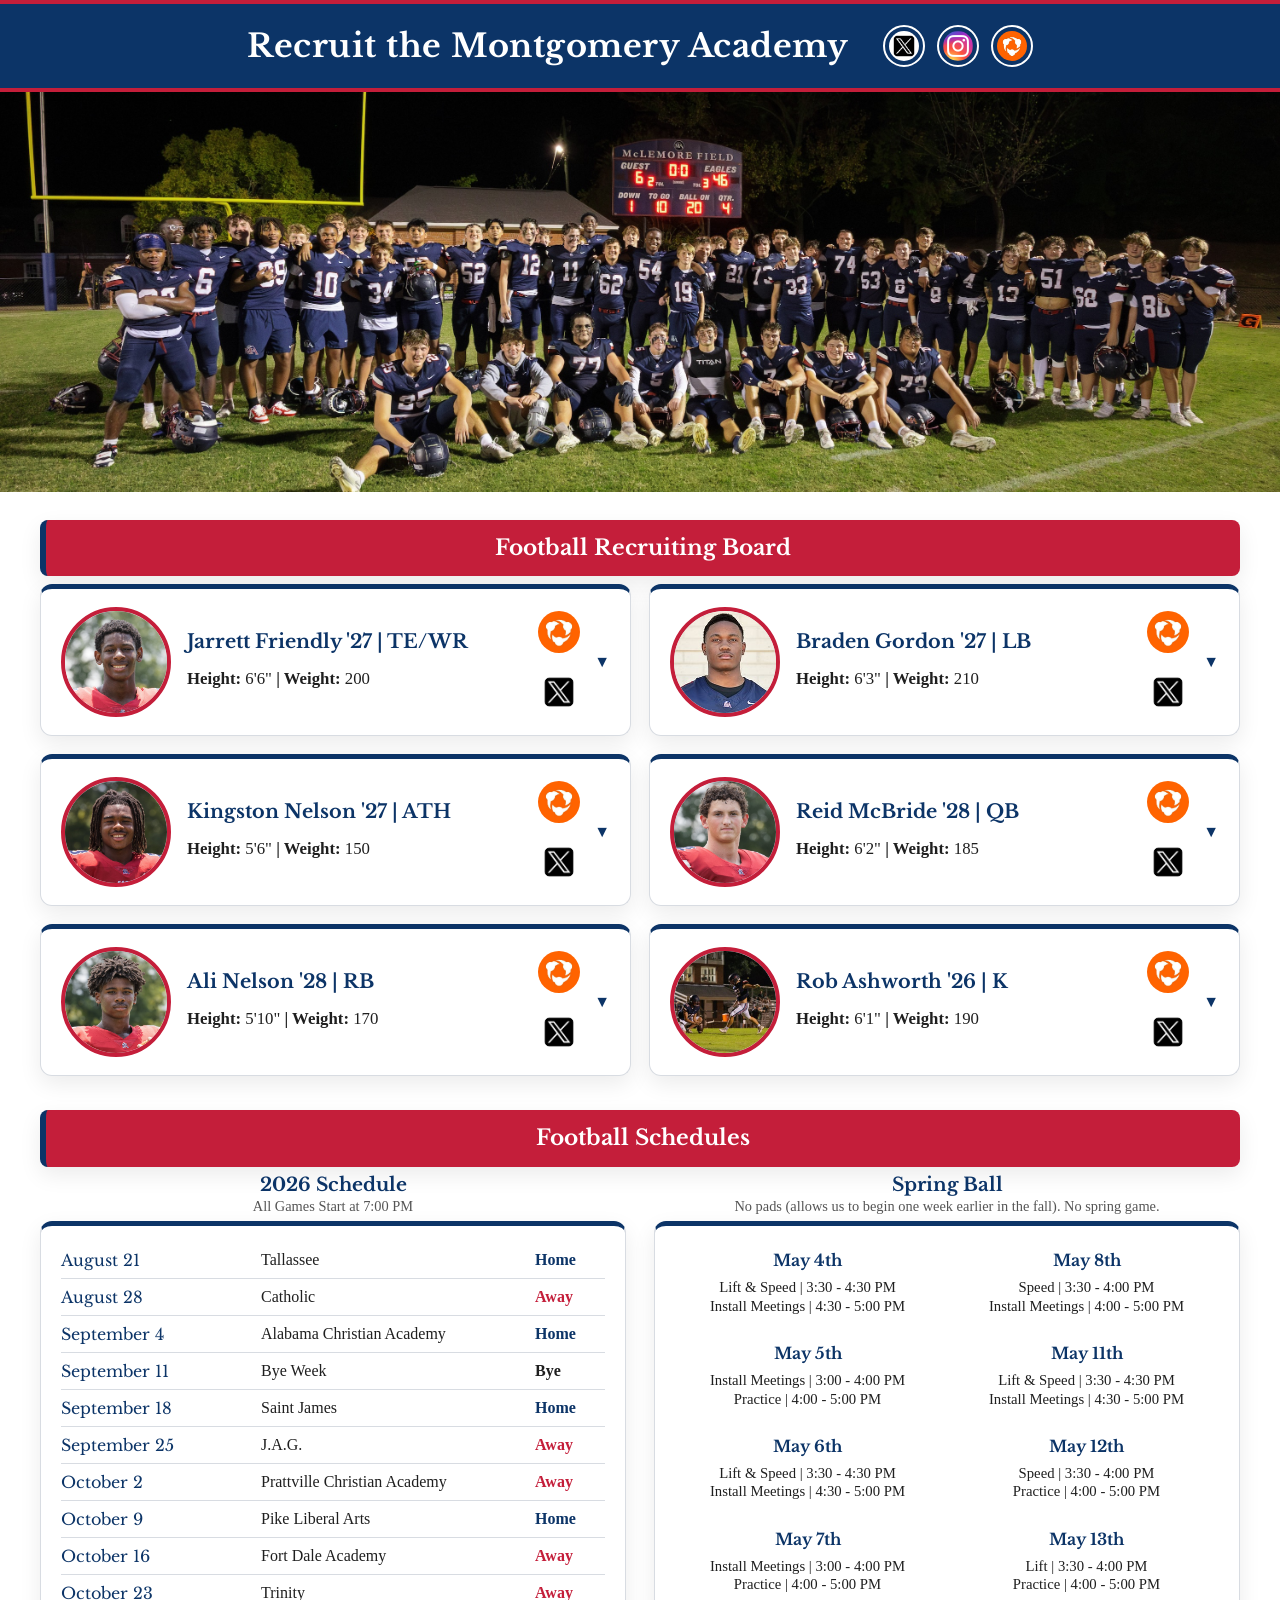
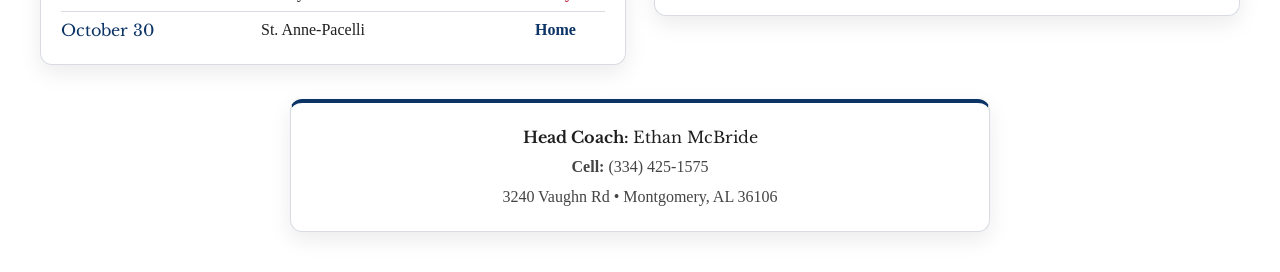
==== index.html @ 18d37a23 "Add files via upload" ====
<!DOCTYPE html>
<html lang="en">
<head>
  <meta charset="UTF-8" />
  <meta name="viewport" content="width=device-width, initial-scale=1.0" />
  <title>Recruit the Montgomery Academy</title>

  <link rel="preconnect" href="https://fonts.googleapis.com">
  <link rel="preconnect" href="https://fonts.gstatic.com" crossorigin>
  <link href="https://fonts.googleapis.com/css2?family=Libre+Baskerville:wght@400;700&display=swap" rel="stylesheet">

  <link rel="stylesheet" href="style.css" />
</head>
<body>

  <section class="title-bar">

  <div class="title-container">

    <h1>Recruit the Montgomery Academy</h1>

    <div class="title-social">

      <a href="https://x.com/ma_eagles_ath" target="_blank">
        <img src="images/x-logo.png" alt="X">
      </a>

      <a href="https://www.instagram.com/montgomeryacademy/" target="_blank">
        <img src="images/instagram.png" alt="Instagram">
      </a>
      
      <a href="https://fan.hudl.com/usa/al/montgomery/organization/13708/montgomery-academy/team/30314/boys-varsity-football" target="_blank">
        <img src="images/hudl.png" alt="Hudl">
      </a>
    </div>

  </div>

</section>

	<header class="site-header">
  <img src="images/header.jpg" alt="The Montgomery Academy Football Header">
</header>

  <main class="page-content">

</section>

    <section id="quick-board" class="content-section">
  <div class="section-header">
    <h2>Football Recruiting Board</h2>
  </div>

  <div class="quick-board">

<article class="quick-board-item">
  <details class="qb-dropdown">
    <summary class="qb-summary">
      <div class="qb-main">

        <div class="qb-photo-wrap">
          <img src="images/Jarrett.jpg" alt="Athlete Name" class="qb-photo photo-Jarrett">
        </div>

        <div class="qb-text">
          <h3> Jarrett Friendly<span class="qb-break"></span> '27 | TE/WR
</h3>
          <p><strong>Height:</strong> 6'6" <strong> | Weight:</strong> 200</p>
        </div>
	<div class="qb-right">
 	 <div class="qb-icons">
	    <a href="http://www.hudl.com/v/2TKFSH" target="_blank" rel="noopener noreferrer" aria-label="Hudl Highlights">
 	     <img src="images/hudl.png" alt="Hudl">
 	   </a>
 	   <a href="https://x.com/JarrettFriendl1?s=20" target="_blank" rel="noopener noreferrer" aria-label="X Profile">
 	     <img src="images/x-logo.png" alt="X">
 	   </a>
 	 </div>

  <div class="qb-arrow-wrap">
    <span class="qb-arrow">▼</span>
  </div>
</div>
        

      </div>
    </summary>

    <div class="qb-details">
      <p><strong>MPH:</strong> 20.5</p>
      <p><strong>Bench:</strong> 230</p>
      <p><strong>GPA:</strong> 3.1</p>
      <p><strong>Vert:</strong> 34</p>     
      <p><strong>Deadlift:</strong> 440</p>
      <p><strong>ACT:</strong> Not Taken</p>
    </div>
  </details>
</article>

 <article class="quick-board-item">
  <details class="qb-dropdown">
    <summary class="qb-summary">
      <div class="qb-main">

        <div class="qb-photo-wrap">
          <img src="images/Braden.jpg" alt="Athlete Name" class="qb-photo">
        </div>

        <div class="qb-text">
          <h3> Braden Gordon <span class="qb-break"></span> '27 | LB
</h3>
          <p><strong>Height:</strong> 6'3" <strong>| Weight:</strong> 210</p>
        </div>
	<div class="qb-right">
 	 <div class="qb-icons">
	    <a href="http://www.hudl.com/v/2TLb9z" target="_blank" rel="noopener noreferrer" aria-label="Hudl Highlights">
 	     <img src="images/hudl.png" alt="Hudl">
 	   </a>
 	   <a href="https://x.com/Braden_Gordon4?s=20" target="_blank" rel="noopener noreferrer" aria-label="X Profile">
 	     <img src="images/x-logo.png" alt="X">
 	   </a>
 	 </div>

  <div class="qb-arrow-wrap">
    <span class="qb-arrow">▼</span>
  </div>
</div>
        

      </div>
    </summary>

    <div class="qb-details">
      <p><strong>MPH:</strong> 21.5</p>
      <p><strong>Bench:</strong> 275</p>
      <p><strong>GPA:</strong> 3.4</p>
      <p><strong>Vert:</strong> 31.7</p>
      <p><strong>Deadlift:</strong> 450</p>
      <p><strong>ACT:</strong> Not Taken</p>
    </div>
  </details>
</article>

<article class="quick-board-item">
  <details class="qb-dropdown">
    <summary class="qb-summary">
      <div class="qb-main">

        <div class="qb-photo-wrap">
          <img src="images/Kingston.jpg" alt="Athlete Name" class="qb-photo photo-King">
        </div>

        <div class="qb-text">
          <h3> Kingston Nelson <span class="qb-break"></span> '27 | ATH</h3>
          <p><strong>Height:</strong> 5'6" <strong>| Weight:</strong> 150</p>
        </div>
	<div class="qb-right">
 	 <div class="qb-icons">
	    <a href="https://www.hudl.com/video/3/20176401/68ec52b67251f64946d01c2f" target="_blank" rel="noopener noreferrer" aria-label="Hudl Highlights">
 	     <img src="images/hudl.png" alt="Hudl">
 	   </a>
 	   <a href="https://x.com/KingstonNe69373?s=20" target="_blank" rel="noopener noreferrer" aria-label="X Profile">
 	     <img src="images/x-logo.png" alt="X">
 	   </a>
 	 </div>

  <div class="qb-arrow-wrap">
    <span class="qb-arrow">▼</span>
  </div>
</div>
        

      </div>
    </summary>

    <div class="qb-details">
      <p><strong>MPH:</strong> 21.3</p>
      <p><strong>Bench:</strong> 250</p>
      <p><strong>GPA:</strong> 3.8</p>
      <p><strong>Vert:</strong> 33.8</p>
      <p><strong>Deadlift:</strong> 440</p>
      <p><strong>ACT:</strong> Not Taken</p>
    </div>
  </details>
</article>

<article class="quick-board-item">
  <details class="qb-dropdown">
    <summary class="qb-summary">
      <div class="qb-main">

        <div class="qb-photo-wrap">
          <img src="images/Reid.jpg" alt="Athlete Name" class="qb-photo photo-Reid">
        </div>

        <div class="qb-text">
          <h3> Reid McBride <span class="qb-break"></span> '28 | QB</h3>
          <p><strong>Height:</strong> 6'2" <strong>| Weight:</strong> 185</p>
        </div>
	<div class="qb-right">
 	 <div class="qb-icons">
	    <a href="http://www.hudl.com/v/2TGMtv" target="_blank" rel="noopener noreferrer" aria-label="Hudl Highlights">
 	     <img src="images/hudl.png" alt="Hudl">
 	   </a>
 	   <a href="https://x.com/reidmcbride12?s=20" target="_blank" rel="noopener noreferrer" aria-label="X Profile">
 	     <img src="images/x-logo.png" alt="X">
 	   </a>
 	 </div>

  <div class="qb-arrow-wrap">
    <span class="qb-arrow">▼</span>
  </div>
</div>
        

      </div>
    </summary>

    <div class="qb-details">
      <p><strong>MPH:</strong> 21.3</p>
      <p><strong>Bench:</strong> 255</p>
      <p><strong>GPA:</strong> 4.7</p>
      <p><strong>Vert:</strong> 34.4</p>
      <p><strong>Deadlift:</strong> 405</p>
      <p><strong>ACT:</strong> Not Taken</p>
    </div>
  </details>
</article>

<article class="quick-board-item">
  <details class="qb-dropdown">
    <summary class="qb-summary">
      <div class="qb-main">

        <div class="qb-photo-wrap">
          <img src="images/Ali.jpg" alt="Athlete Name" class="qb-photo photo-Ali">
        </div>

        <div class="qb-text">
          <h3> Ali Nelson <span class="qb-break"></span> '28 | RB</h3>
          <p><strong>Height:</strong> 5'10" <strong>| Weight:</strong> 170</p>
        </div>
	<div class="qb-right">
 	 <div class="qb-icons">
	    <a href="http://www.hudl.com/v/2TFstE" target="_blank" rel="noopener noreferrer" aria-label="Hudl Highlights">
 	     <img src="images/hudl.png" alt="Hudl">
 	   </a>
 	   <a href="https://x.com/AliNelson2028?s=20" target="_blank" rel="noopener noreferrer" aria-label="X Profile">
 	     <img src="images/x-logo.png" alt="X">
 	   </a>
 	 </div>

  <div class="qb-arrow-wrap">
    <span class="qb-arrow">▼</span>
  </div>
</div>
        

      </div>
    </summary>

    <div class="qb-details">
      <p><strong>MPH:</strong> 20.1</p>
      <p><strong>Bench:</strong> 240</p>
      <p><strong>GPA:</strong> 3.0</p>
      <p><strong>Vert:</strong> 32.8</p>
      <p><strong>Deadlift:</strong> 435</p>
      <p><strong>ACT:</strong> Not Taken</p>
    </div>
  </details>
</article>

<article class="quick-board-item">
  <details class="qb-dropdown">
    <summary class="qb-summary">
      <div class="qb-main">

        <div class="qb-photo-wrap">
          <img src="images/player6.jpg" alt="Athlete Name" class="qb-photo photo-zoom-up">
        </div>

        <div class="qb-text">
          <h3> Rob Ashworth <span class="qb-break"></span> '26 | K</h3>
          <p><strong>Height:</strong> 6'1" <strong>| Weight:</strong> 190</p>
        </div>
	<div class="qb-right">
 	 <div class="qb-icons">
	    <a href="http://www.hudl.com/v/2TQtdD" target="_blank" rel="noopener noreferrer" aria-label="Hudl Highlights">
 	     <img src="images/hudl.png" alt="Hudl">
 	   </a>
 	   <a href="https://x.com/rjashworth1?s=20" target="_blank" rel="noopener noreferrer" aria-label="X Profile">
 	     <img src="images/x-logo.png" alt="X">
 	   </a>
 	 </div>

  <div class="qb-arrow-wrap">
    <span class="qb-arrow">▼</span>
  </div>
</div>
        

      </div>
    </summary>

    <div class="qb-details">
      <p><strong>MPH:</strong> 19.1</p>
      <p><strong>Bench:</strong> 250</p> 
      <p><strong>GPA:</strong> 4.7</p>
      <p><strong>Vert:</strong> 30.6</p>
      <p><strong>Deadlift:</strong> 445</p>
      <p><strong>ACT:</strong> 35</p>
    </div>
  </details>
</article>

    
  </div>
</section>

<section class="content-section">

  <div class="section-header">
    <h2>Football Schedules</h2>
  </div>

  <div class="schedule-grid">

    <div class="schedule-item">
      <h3>2026 Schedule</h3>
      <p class="schedule-note">
        All Games Start at 7:00 PM
      </p>

      <div class="schedule-card">
        <div class="schedule-row">
          <span class="sched-date">August 21</span>
          <span class="sched-team">Tallassee</span>
          <span class="sched-loc-home">Home</span>
        </div>

        <div class="schedule-row">
          <span class="sched-date">August 28</span>
          <span class="sched-team">Catholic</span>
          <span class="sched-loc-away">Away</span>
        </div>

        <div class="schedule-row">
          <span class="sched-date">September 4</span>
          <span class="sched-team">Alabama Christian Academy</span>
          <span class="sched-loc-home">Home</span>
        </div>

        <div class="schedule-row">
          <span class="sched-date">September 11</span>
          <span class="sched-team">Bye Week</span>
          <span class="sched-loc">Bye</span>
        </div>

        <div class="schedule-row">
          <span class="sched-date">September 18</span>
          <span class="sched-team">Saint James</span>
          <span class="sched-loc-home">Home</span>
        </div>

        <div class="schedule-row">
          <span class="sched-date">September 25</span>
          <span class="sched-team">J.A.G.</span>
          <span class="sched-loc-away">Away</span>
        </div>

        <div class="schedule-row">
          <span class="sched-date">October 2</span>
          <span class="sched-team">Prattville Christian Academy</span>
          <span class="sched-loc-away">Away</span>
        </div>

        <div class="schedule-row">
          <span class="sched-date">October 9</span>
          <span class="sched-team">Pike Liberal Arts</span>
          <span class="sched-loc-home">Home</span>
        </div>

        <div class="schedule-row">
          <span class="sched-date">October 16</span>
          <span class="sched-team">Fort Dale Academy</span>
          <span class="sched-loc-away">Away</span>
        </div>

        <div class="schedule-row">
          <span class="sched-date">October 23</span>
          <span class="sched-team">Trinity</span>
          <span class="sched-loc-away">Away</span>
        </div>

        <div class="schedule-row">
          <span class="sched-date">October 30</span>
          <span class="sched-team">St. Anne-Pacelli</span>
          <span class="sched-loc-home">Home</span>
        </div>
      </div>
    </div>

    <div class="schedule-item">
      <h3>Spring Ball</h3>
      <p class="spring-note">
        No pads (allows us to begin one week earlier in the fall). No spring game.
      </p>

      <div class="spring-card">
        <div class="spring-item">
          <strong>May 4th</strong>
          <span>Lift &amp; Speed | 3:30 - 4:30 PM</span>
          <span>Install Meetings | 4:30 - 5:00 PM</span>
        </div>

        <div class="spring-item">
          <strong>May 5th</strong>
          <span>Install Meetings | 3:00 - 4:00 PM</span>
          <span>Practice | 4:00 - 5:00 PM</span>
        </div>

        <div class="spring-item">
          <strong>May 6th</strong>
          <span>Lift &amp; Speed | 3:30 - 4:30 PM</span>
          <span>Install Meetings | 4:30 - 5:00 PM</span>
        </div>

        <div class="spring-item">
          <strong>May 7th</strong>
          <span>Install Meetings | 3:00 - 4:00 PM</span>
          <span>Practice | 4:00 - 5:00 PM</span>
        </div>

        <div class="spring-item">
          <strong>May 8th</strong>
          <span>Speed | 3:30 - 4:00 PM</span>
          <span>Install Meetings | 4:00 - 5:00 PM</span>
        </div>

        <div class="spring-item">
          <strong>May 11th</strong>
          <span>Lift &amp; Speed | 3:30 - 4:30 PM</span>
          <span>Install Meetings | 4:30 - 5:00 PM</span>
        </div>

        <div class="spring-item">
          <strong>May 12th</strong>
          <span>Speed | 3:30 - 4:00 PM</span>
          <span>Practice | 4:00 - 5:00 PM</span>
        </div>

        <div class="spring-item">
          <strong>May 13th</strong>
          <span>Lift | 3:30 - 4:00 PM</span>
          <span>Practice | 4:00 - 5:00 PM</span>
        </div>
      </div>
    </div>

  </div>

</section>

<section class="contact-card">

  <p class="contact-coach">
   <strong> Head Coach: </strong>Ethan McBride
  </p>
  
  <p class="contact-phone">
   <strong> Cell: </strong> (334) 425-1575
  </p>
  
  <p class="contact-address">
    3240 Vaughn Rd • Montgomery, AL 36106
  </p>

  </main>

</body>
</html>
---- style.css ----
:root {
  --navy: #0c3467;
  --cardinal: #c41e3a;
  --light: #f5f6f8;
  --white: #ffffff;
  --text: #1f1f1f;
  --border: #d8dce2;
  --shadow: 0 8px 22px rgba(0, 0, 0, 0.08);
}

* {
  box-sizing: border-box;
}

html {
  scroll-behavior: smooth;
}

body {
  margin: 0;
  font-family: Georgia, serif;
  background: var(--white);
  color: var(--text);
  line-height: 1.5;
}

/* TITLE BAR */

.title-bar {
  background: var(--navy);
  color: var(--white);
  border-top: 4px solid var(--cardinal);
  border-bottom: 4px solid var(--cardinal);
  padding: 18px 20px;
  text-align: center;
}

.title-container {
  display: flex;
  align-items: center;
  justify-content: center;
  gap: 35px;
}

.title-bar h1 {
  margin: 0;
  font-family: 'Libre Baskerville', serif;
  font-size: 2rem;
  font-weight: 700;
  letter-spacing: 0.5px;
}

.title-social {
  display: flex;
  gap: 12px;
}

.title-social a {
  width: 42px;
  height: 42px;
  display: flex;
  align-items: center;
  justify-content: center;
  text-decoration: none;
}

.title-social img {
  width: 100%;
  height: 100%;
  object-fit: contain;
  border-radius: 50%;
  border: 2px solid white;
  padding: 4px;
  display: block;
}
/* HEADER */

.site-header {
  width: 100vw;
  margin: 0;
  padding: 0;
}

.site-header img {
  width: 100vw;
  height: 400px;
  object-fit: cover;
  object-position: center 55%;
  display: block;
}



/* CONTACT ROW */

.contact-row {
  display: flex;
  justify-content: space-between;
  align-items: center;
  gap: 20px;
  padding: 18px 28px;
  background: var(--white);
  border-bottom: 1px solid var(--border);
}

.contact-item {
  flex: 1;
  font-size: 1.1rem;
}

.contact-left {
  text-align: left;
}

.contact-center {
  text-align: center;
}

.contact-right {
  text-align: right;
}

.contact-card {
  width: min(700px, 94%);
  margin: 24px auto 28px auto;
  padding: 16px 24px;

  background: var(--white);
  border: 1px solid var(--border);
  border-top: 4px solid var(--navy);

  border-radius: 12px;
  box-shadow: var(--shadow);

  text-align: center;
}

.contact-card p {
  margin: 6px 0;
  font-size: 1rem;
}

.contact-coach {
  font-family: 'Libre Baskerville', serif;
  font-size: 1.1rem;
}

.contact-address {
  color: #444;
}

.contact-phone {
  color: #444;
}
/* PAGE LAYOUT */

.page-content {
  width: min(1200px, 94%);
  margin: 28px auto 40px;
}

.content-section {
  margin-bottom: 34px;
}

.section-header {
  background: var(--cardinal);
  color: var(--white);
  border-left: 6px solid var(--navy);
  padding: 12px 16px;
  margin-bottom: 8px;
  border-radius: 8px;
  box-shadow: var(--shadow);
  text-align: center;
}

.section-header h2 {
  margin: 0;
  font-family: 'Libre Baskerville', serif;
  font-size: 1.35rem;
}

/* QUICK BOARD */

.quick-board {
  display: grid;
  grid-template-columns: repeat(2, minmax(0, 1fr));
  gap: 18px;
}

.quick-board-item {
  background: var(--white);
  border: 1px solid var(--border);
  border-top: 5px solid var(--navy);
  border-radius: 12px;
  padding: 18px 20px;
  box-shadow: var(--shadow);
  min-height: 120px;
}

/* EXPANDABLE CARD */

.qb-dropdown {
  width: 100%;
}

.qb-summary {
  list-style: none;
  cursor: pointer;
}

.qb-summary::-webkit-details-marker {
  display: none;
}

.qb-main {
  display: flex;
  align-items: center;
  justify-content: space-between;
  gap: 16px;
  width: 100%;
}

/* PLAYER IMAGE IN QUICK BOARD */

.qb-photo-wrap {
  width: 110px;
  height: 110px;
  flex: 0 0 110px;
  border-radius: 50%;
  overflow: hidden;
  border: 4px solid var(--cardinal);
  background: #eceff3;
}

.qb-photo {
  width: 100%;
  height: 100%;
  object-fit: cover;
  object-position: center top;
  display: block;
}

.photo-Jarrett {
  transform: scale(2.4) translateX(-1.5%);
  transform-origin: center 19%;
}

.photo-King {
  transform: scale(2.5) translateX(1%);
  transform-origin: center 21%;
}

.photo-Reid {
  transform: scale(2.4) translateX(1%);
  transform-origin: center 13%;
}

.photo-Ali {
  transform: scale(2.5) translateX(1%);
  transform-origin: center 27%;
}

.photo-up-more {
  object-position: center 10%;
}

.photo-down {
  object-position: center 40%;
}

.photo-left {
  object-position: 35% top;
}

.photo-right {
  object-position: 70% top;
}

/* QUICK BOARD TEXT */

.qb-text {
  flex: 1;
}

.qb-text h3 {
  margin: 0 0 10px 0;
  font-family: 'Libre Baskerville', serif;
  font-size: 1.2rem;
  color: var(--navy);
}

.qb-text p {
  margin: 6px 0;
  font-size: 1.05rem;
}

/* QUICK BOARD RIGHT SIDE */

.qb-right {
  display: flex;
  align-items: center;
  justify-content: center;
  gap: 10px;
}

.qb-icons {
  display: flex;
  flex-direction: column;
  gap: 10px;
  align-items: center;
}

.qb-icons a {
  display: flex;
  align-items: center;
  justify-content: center;
  width: 50px;
  height: 50px;
  min-width: 50px;
  min-height: 50px;
  border-radius: 50%;
  overflow: hidden;
  background: transparent;
  border: none;
  text-decoration: none;
  padding: 0;
}

.qb-icons img {
  width: 100%;
  height: 100%;
  display: block;
  object-fit: contain;
  padding: 4px;
  border-radius: 50%;
}

.qb-arrow-wrap {
  display: flex;
  align-items: center;
  justify-content: center;
}

.qb-arrow {
  font-size: 1rem;
  color: var(--navy);
  line-height: 1;
  transition: transform 0.25s ease;
}

.qb-break {
  display: none;
}

.qb-details {
  margin-top: 6px;
  padding-top: 6px;
  border-top: 1px solid var(--border);

  display: grid;
  grid-template-columns: repeat(3, 1fr);

  column-gap: 18px;
  row-gap: 1px;

  text-align: center;
}

.qb-details p {
  margin: 1;
  padding: 0;
  line-height: 1.2;
  font-size: 1rem;
}

.qb-dropdown[open] .qb-details {
  opacity: 1;
  transform: translateY(0);
}

.qb-dropdown[open] .qb-arrow {
  transform: rotate(180deg);
}

/* SCHEDULE GRAPHICS */
.schedule-grid {
  display: grid;
  grid-template-columns: 1fr 1fr;
  gap: 28px;
  margin-top: 6px;
  align-items: start;
}

.schedule-item {
  text-align: center;
  align-self: start;
}

.schedule-item h3 {
  font-family: 'Libre Baskerville', serif;
  margin-top: 0;
  margin-bottom: 2px;
  color: var(--navy);
  line-height: 1.1;
}

.spring-note,
.schedule-note {
  margin: 2px 0 6px 0;
  font-size: 0.9rem;
  text-align: center;
  color: #555;
  line-height: 1.25;
}

.schedule-item img {
  width: 100%;
  border-radius: 10px;
  box-shadow: var(--shadow);
  display: block;
}

.schedule-card,
.spring-card {
  background: var(--white);
  border: 1px solid var(--border);
  border-top: 5px solid var(--navy);
  border-radius: 12px;
  box-shadow: var(--shadow);
  padding: 16px 20px;
}

.schedule-card {
  align-content: start;
}

.schedule-row {
  display: grid;
  grid-template-columns: 200px 1fr 70px;
  align-items: center;
  justify-items: start;
  padding: 6px 0;
  border-bottom: 1px solid var(--border);
}

.schedule-row:last-child {
  border-bottom: none;
}

.sched-date {
  font-family: 'Libre Baskerville', serif;
  text-align: left;
  justify-self: start;
  color: var(--navy);
}

.sched-team {
  text-align: left;
  justify-self: start;
}

.sched-loc {
  text-align: left;
  justify-self: start;
  font-weight: 700;
}

.sched-loc-home {
  text-align: left;
  justify-self: start;
  color: var(--navy);
  font-weight: 700;
}

.sched-loc-away {
  text-align: left;
  justify-self: start;
  color: var(--cardinal);
  font-weight: 700;
}

.spring-card {
  display: grid;
  grid-template-columns: repeat(2, 1fr);
  grid-template-rows: repeat(4, auto);
  grid-auto-flow: column;
  align-content: center;
  gap: 14px;
  background: var(--white);
  border: 1px solid var(--border);
  border-top: 5px solid var(--navy);
  border-radius: 12px;
  box-shadow: var(--shadow);
  padding: 16px 20px;
}

.spring-item {
  text-align: center;
  padding: 6px 0;
}

.spring-item strong {
  display: block;
  font-family: 'Libre Baskerville', serif;
  color: var(--navy);
  margin-bottom: 6px;
}

.spring-item span {
  display: block;
  font-size: 0.92rem;
  line-height: 1.25;
}

/* RESPONSIVE */

@media (max-width: 980px) {
  .quick-board {
    grid-template-columns: 1fr;
  }

  .contact-row {
    flex-direction: column;
    text-align: center;
  }

  .contact-left,
  .contact-center,
  .contact-right {
    text-align: center;
  }
}

@media (max-width: 640px) {
  .title-container {
    flex-direction: column;
    gap: 14px;
  }

  .title-bar h1 {
    font-size: 1.4rem;
    text-align: center;
  }

  .site-header img {
    height: 180px;
  }

  .schedule-grid {
    grid-template-columns: 1fr;
    gap: 16px;
  }

  .schedule-card,
  .spring-card {
    padding: 14px 16px;
  }

  .schedule-row {
    grid-template-columns: 110px 1fr 55px;
    column-gap: 8px;
    padding: 6px 0;
  }

  .sched-date,
  .sched-team,
  .sched-loc,
  .sched-loc-home,
  .sched-loc-away {
    font-size: 0.85rem;
  }
  
  .spring-card {
    grid-template-columns: 1fr;
    grid-template-rows: none;
    grid-auto-flow: row;
    gap: 10px;
  }

  .qb-main {
    gap: 12px;
  }

  .qb-break {
    display: block;
    height: 3px;
  }

  .qb-arrow-wrap {
    display: none;
  }

  .qb-photo-wrap {
    width: 80px;
    height: 80px;
    flex: 0 0 80px;
  }

  .qb-icons a {
    width: 30px;
    height: 30px;
  }

  .qb-icons {
    gap: 6px;
  }

  .qb-text h3 {
    font-size: 0.95rem;
  }

  .qb-text p {
    font-size: 0.82rem;
  }

  .qb-details p {
    font-size: 0.8rem;
  }
}
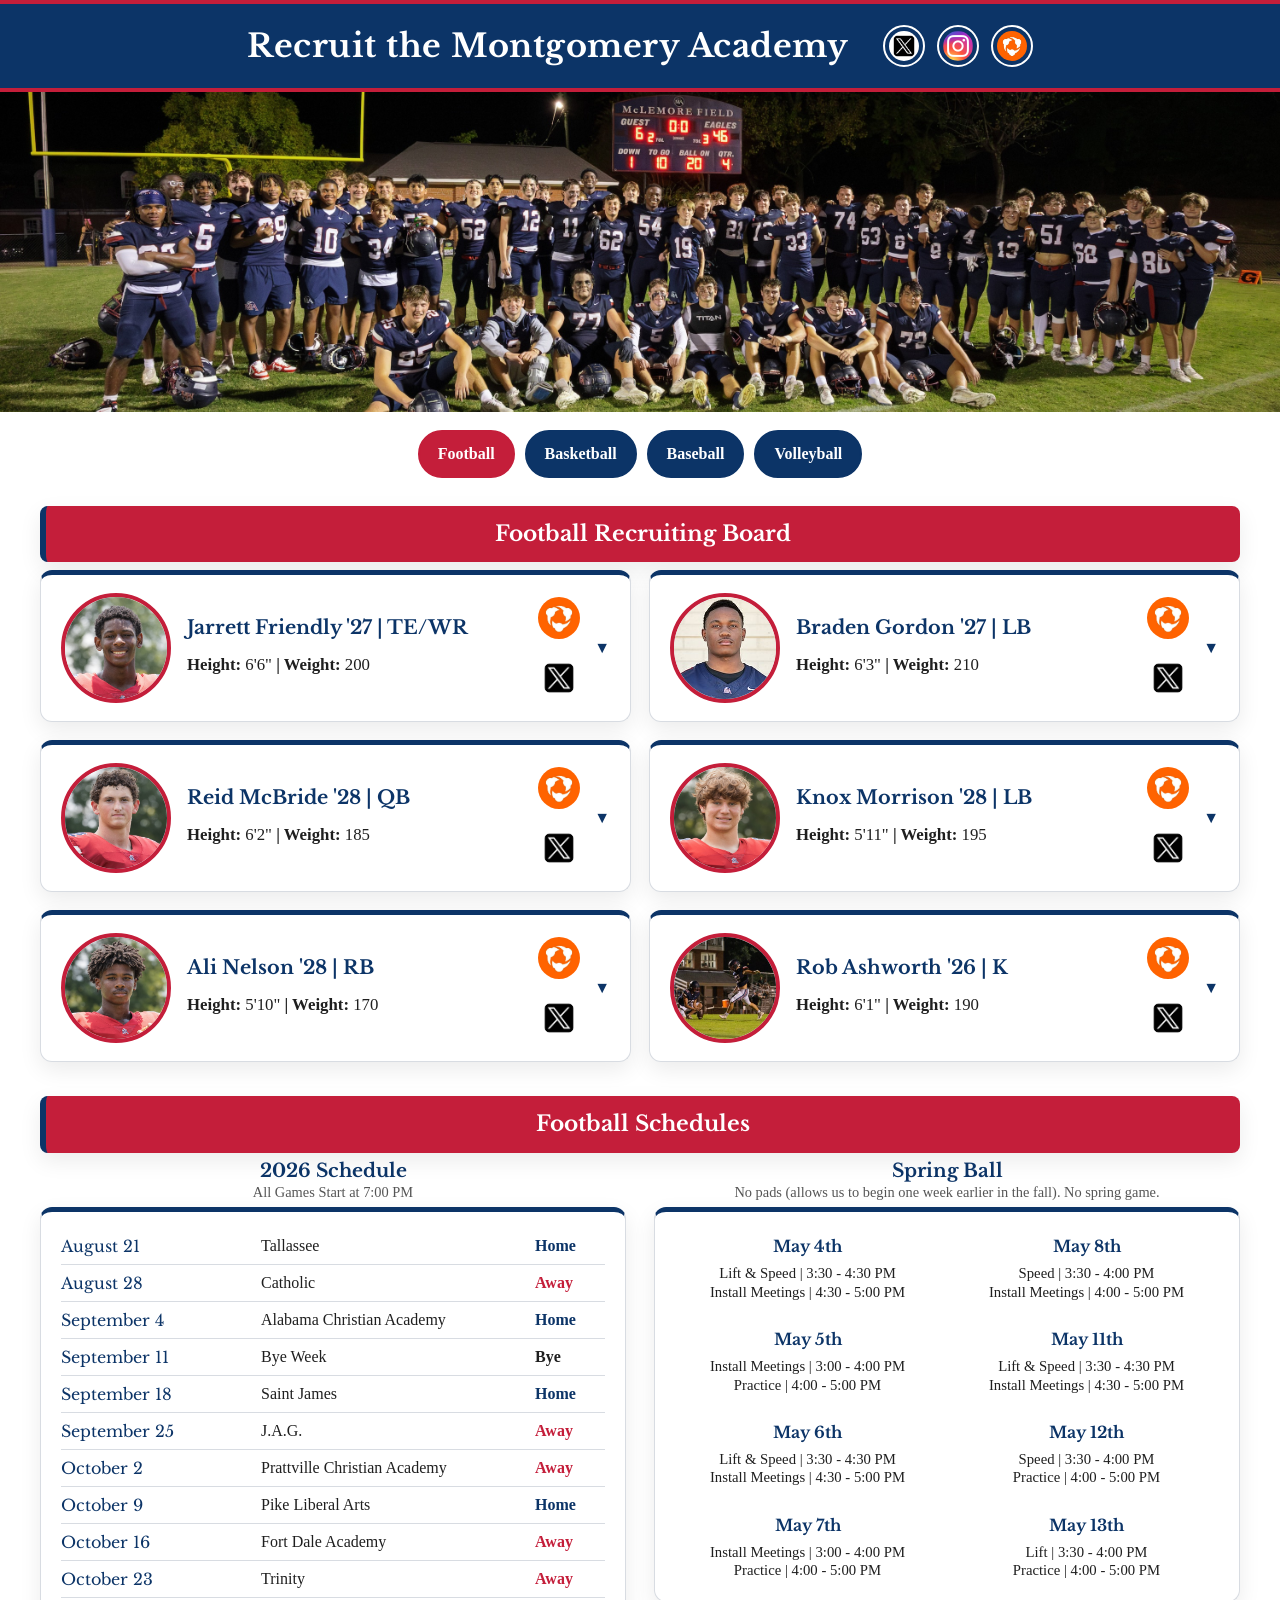
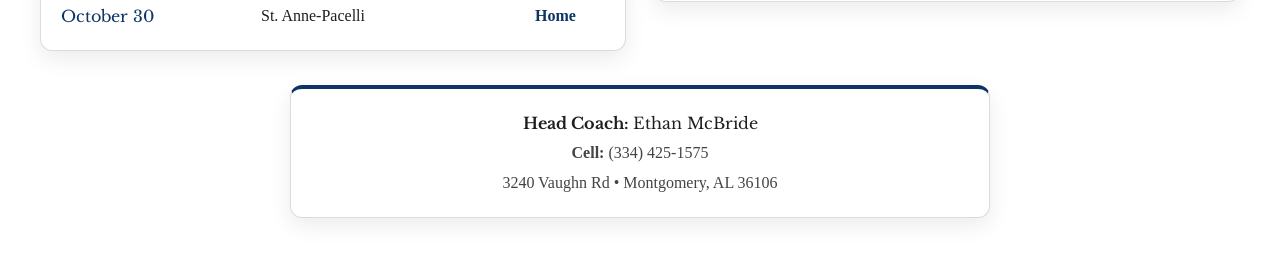
==== commit 012d75ca: "Add files via upload" ====
--- a/index.html
+++ b/index.html
@@ -39,8 +39,16 @@
 </section>
 
 	<header class="site-header">
-  <img src="images/header.jpg" alt="The Montgomery Academy Football Header">
+  <img src="images/header.jpg" alt="The Montgomery Academy Football Header" class='header-photo'>
 </header>
+
+
+<nav class="sport-nav">
+  <a href="index.html" class="active">Football</a>
+  <a href="basketball.html">Basketball</a>
+  <a href="baseball.html">Baseball</a>
+  <a href="volleyball.html">Volleyball</a>
+</nav>
 
   <main class="page-content">
 
@@ -88,10 +96,10 @@
 
     <div class="qb-details">
       <p><strong>MPH:</strong> 20.5</p>
-      <p><strong>Bench:</strong> 230</p>
+      <p><strong>Bench:</strong> 245</p>
       <p><strong>GPA:</strong> 3.1</p>
       <p><strong>Vert:</strong> 34</p>     
-      <p><strong>Deadlift:</strong> 440</p>
+      <p><strong>Deadlift:</strong> 460</p>
       <p><strong>ACT:</strong> Not Taken</p>
     </div>
   </details>
@@ -132,53 +140,10 @@
 
     <div class="qb-details">
       <p><strong>MPH:</strong> 21.5</p>
-      <p><strong>Bench:</strong> 275</p>
+      <p><strong>Bench:</strong> 280</p>
       <p><strong>GPA:</strong> 3.4</p>
       <p><strong>Vert:</strong> 31.7</p>
-      <p><strong>Deadlift:</strong> 450</p>
-      <p><strong>ACT:</strong> Not Taken</p>
-    </div>
-  </details>
-</article>
-
-<article class="quick-board-item">
-  <details class="qb-dropdown">
-    <summary class="qb-summary">
-      <div class="qb-main">
-
-        <div class="qb-photo-wrap">
-          <img src="images/Kingston.jpg" alt="Athlete Name" class="qb-photo photo-King">
-        </div>
-
-        <div class="qb-text">
-          <h3> Kingston Nelson <span class="qb-break"></span> '27 | ATH</h3>
-          <p><strong>Height:</strong> 5'6" <strong>| Weight:</strong> 150</p>
-        </div>
-	<div class="qb-right">
- 	 <div class="qb-icons">
-	    <a href="https://www.hudl.com/video/3/20176401/68ec52b67251f64946d01c2f" target="_blank" rel="noopener noreferrer" aria-label="Hudl Highlights">
- 	     <img src="images/hudl.png" alt="Hudl">
- 	   </a>
- 	   <a href="https://x.com/KingstonNe69373?s=20" target="_blank" rel="noopener noreferrer" aria-label="X Profile">
- 	     <img src="images/x-logo.png" alt="X">
- 	   </a>
- 	 </div>
-
-  <div class="qb-arrow-wrap">
-    <span class="qb-arrow">▼</span>
-  </div>
-</div>
-        
-
-      </div>
-    </summary>
-
-    <div class="qb-details">
-      <p><strong>MPH:</strong> 21.3</p>
-      <p><strong>Bench:</strong> 250</p>
-      <p><strong>GPA:</strong> 3.8</p>
-      <p><strong>Vert:</strong> 33.8</p>
-      <p><strong>Deadlift:</strong> 440</p>
+      <p><strong>Deadlift:</strong> 475</p>
       <p><strong>ACT:</strong> Not Taken</p>
     </div>
   </details>
@@ -233,6 +198,49 @@
       <div class="qb-main">
 
         <div class="qb-photo-wrap">
+          <img src="images/Knox.jpg" alt="Athlete Name" class="qb-photo photo-Knox">
+        </div>
+
+        <div class="qb-text">
+          <h3> Knox Morrison <span class="qb-break"></span> '28 | LB</h3>
+          <p><strong>Height:</strong> 5'11" <strong>| Weight:</strong> 195</p>
+        </div>
+	<div class="qb-right">
+ 	 <div class="qb-icons">
+	    <a href="https://www.hudl.com/video/3/22555125/69c6a92e9c71d7ce2aaada10" target="_blank" rel="noopener noreferrer" aria-label="Hudl Highlights">
+ 	     <img src="images/hudl.png" alt="Hudl">
+ 	   </a>
+ 	   <a href="" target="_blank" rel="noopener noreferrer" aria-label="X Profile">
+ 	     <img src="images/x-logo.png" alt="X">
+ 	   </a>
+ 	 </div>
+
+  <div class="qb-arrow-wrap">
+    <span class="qb-arrow">▼</span>
+  </div>
+</div>
+        
+
+      </div>
+    </summary>
+
+    <div class="qb-details">
+      <p><strong>MPH:</strong> 20.3</p>
+      <p><strong>Bench:</strong> 265</p>
+      <p><strong>GPA:</strong> 3.8</p>
+      <p><strong>Vert:</strong> 31.1</p>
+      <p><strong>Deadlift:</strong> 420</p>
+      <p><strong>ACT:</strong> Not Taken</p>
+    </div>
+  </details>
+</article>
+
+<article class="quick-board-item">
+  <details class="qb-dropdown">
+    <summary class="qb-summary">
+      <div class="qb-main">
+
+        <div class="qb-photo-wrap">
           <img src="images/Ali.jpg" alt="Athlete Name" class="qb-photo photo-Ali">
         </div>
 
@@ -261,10 +269,10 @@
 
     <div class="qb-details">
       <p><strong>MPH:</strong> 20.1</p>
-      <p><strong>Bench:</strong> 240</p>
+      <p><strong>Bench:</strong> 275</p>
       <p><strong>GPA:</strong> 3.0</p>
       <p><strong>Vert:</strong> 32.8</p>
-      <p><strong>Deadlift:</strong> 435</p>
+      <p><strong>Deadlift:</strong> 440</p>
       <p><strong>ACT:</strong> Not Taken</p>
     </div>
   </details>
--- a/style.css
+++ b/style.css
@@ -75,6 +75,7 @@
 }
 /* HEADER */
 
+/* Default header setup for football/baseball/basketball */
 .site-header {
   width: 100vw;
   margin: 0;
@@ -83,14 +84,73 @@
 
 .site-header img {
   width: 100vw;
-  height: 400px;
+  height: 320px;
   object-fit: cover;
   object-position: center 55%;
   display: block;
 }
 
-
-
+/* Volleyball-only override */
+.volleyball-header {
+  background: #ffffff;
+}
+
+.volleyball-header .header-photo-wrap {
+  height: 320px;
+  overflow: hidden;
+  display: flex;
+  justify-content: center;
+  align-items: center;
+}
+
+.volleyball-header .header-photo {
+  width: auto;
+  height: 100%;
+  object-fit: contain;
+  object-position: center;
+  transform: scale(1.9) translateY(30px);
+  display: block;
+}
+
+.photo-shift-down{
+  transform:translateY(0px);
+}
+
+.zoom-volleyball {
+  transform: scale(1.5) translateY(35px);
+}
+
+/* NAVIGATION BAR */
+.sport-nav {
+  display: flex;
+  flex-wrap: wrap;
+  justify-content: center;
+  gap: 10px;
+  margin: 18px 0 28px;
+}
+
+.sport-nav a {
+  display: inline-block;
+  padding: 10px 18px;
+  background: var(--navy);
+  color: var(--white);
+  text-decoration: none;
+  border-radius: 999px;
+  font-weight: 700;
+  border: 2px solid var(--navy);
+  transition: 0.2s ease;
+}
+
+.sport-nav a:hover {
+  background: var(--white);
+  color: var(--navy);
+}
+
+.sport-nav a.active {
+  background: var(--cardinal);
+  border-color: var(--cardinal);
+  color: var(--white);
+}
 /* CONTACT ROW */
 
 .contact-row {
@@ -246,8 +306,8 @@
   transform-origin: center 19%;
 }
 
-.photo-King {
-  transform: scale(2.5) translateX(1%);
+.photo-Knox {
+  transform: scale(2.5) translateX(-1.5%);
   transform-origin: center 21%;
 }
 
@@ -261,7 +321,7 @@
   transform-origin: center 27%;
 }
 
-.photo-up-more {
+.photo-up {
   object-position: center 10%;
 }
 
@@ -617,4 +677,21 @@
   .qb-details p {
     font-size: 0.8rem;
   }
+}
+
+.coming-soon-box {
+  background: var(--white);
+  border: 1px solid var(--border);
+  border-top: 5px solid var(--navy);
+  border-radius: 12px;
+  box-shadow: var(--shadow);
+  padding: 40px 24px;
+  text-align: center;
+}
+
+.coming-soon-box p {
+  margin: 0;
+  font-family: 'Libre Baskerville', serif;
+  font-size: 1.4rem;
+  color: var(--navy);
 }
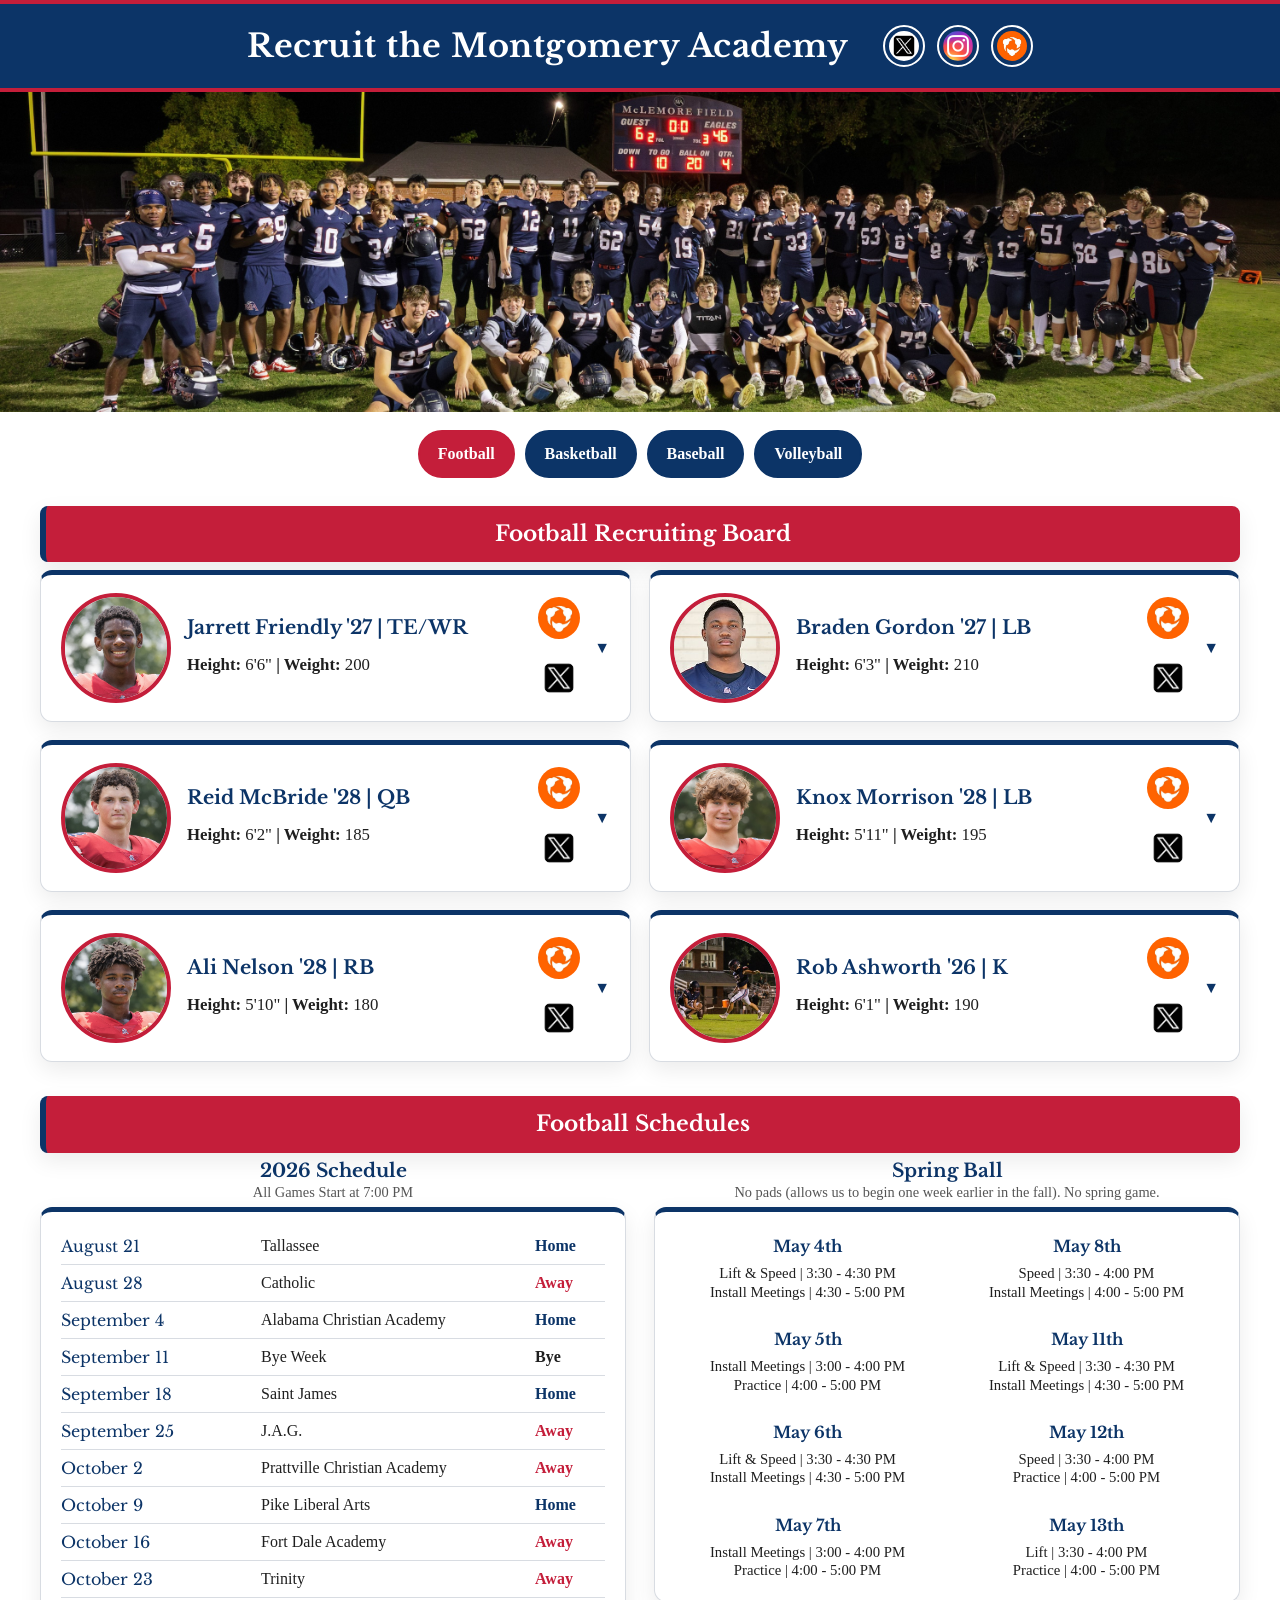
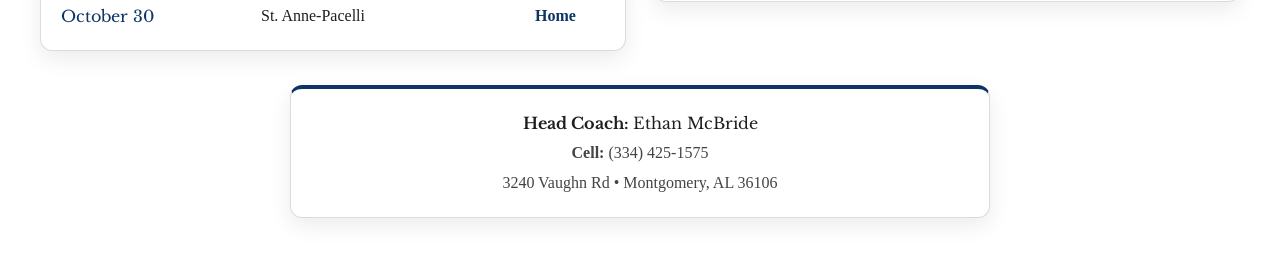
==== commit 289da10d: "Add files via upload" ====
--- a/index.html
+++ b/index.html
@@ -183,10 +183,10 @@
 
     <div class="qb-details">
       <p><strong>MPH:</strong> 21.3</p>
-      <p><strong>Bench:</strong> 255</p>
+      <p><strong>Bench:</strong> 270</p>
       <p><strong>GPA:</strong> 4.7</p>
       <p><strong>Vert:</strong> 34.4</p>
-      <p><strong>Deadlift:</strong> 405</p>
+      <p><strong>Deadlift:</strong> 450</p>
       <p><strong>ACT:</strong> Not Taken</p>
     </div>
   </details>
@@ -246,7 +246,7 @@
 
         <div class="qb-text">
           <h3> Ali Nelson <span class="qb-break"></span> '28 | RB</h3>
-          <p><strong>Height:</strong> 5'10" <strong>| Weight:</strong> 170</p>
+          <p><strong>Height:</strong> 5'10" <strong>| Weight:</strong> 180</p>
         </div>
 	<div class="qb-right">
  	 <div class="qb-icons">
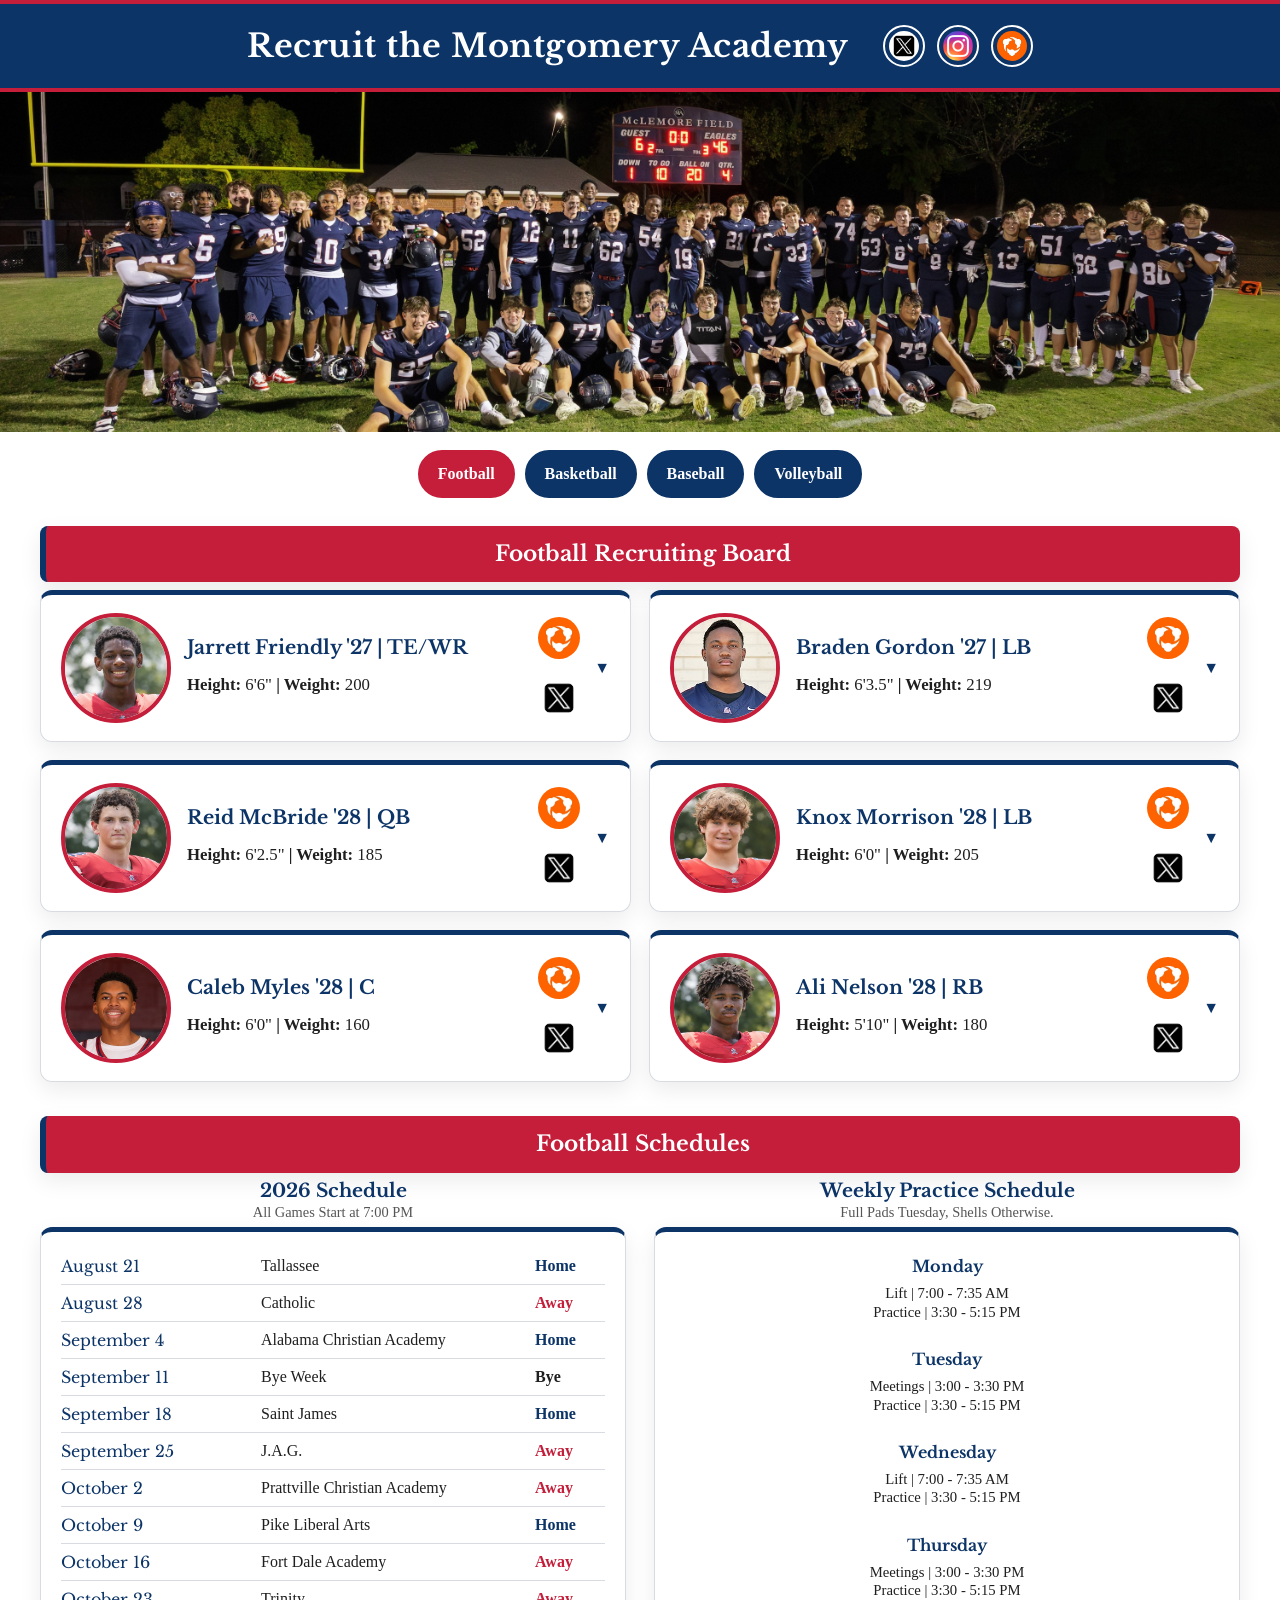
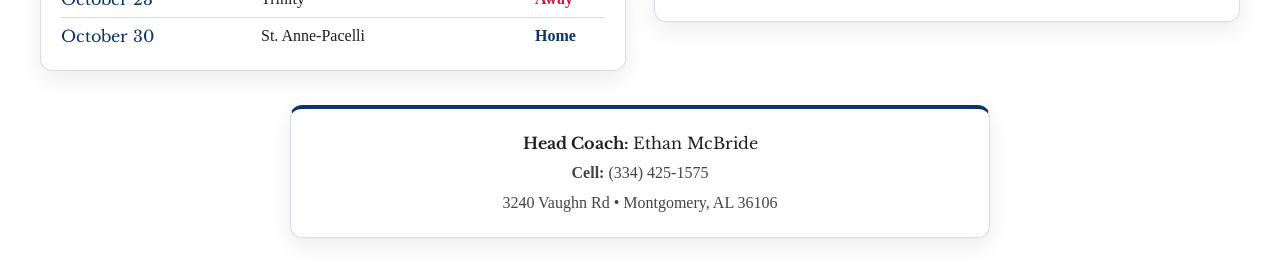
==== commit fe0704b5: "Add files via upload" ====
--- a/index.html
+++ b/index.html
@@ -95,11 +95,11 @@
     </summary>
 
     <div class="qb-details">
-      <p><strong>MPH:</strong> 20.5</p>
+      <p><strong>MPH:</strong> 20.7</p>
       <p><strong>Bench:</strong> 245</p>
       <p><strong>GPA:</strong> 3.1</p>
-      <p><strong>Vert:</strong> 34</p>     
-      <p><strong>Deadlift:</strong> 460</p>
+      <p><strong>Vert:</strong> 34.4</p>     
+      <p><strong>Deadlift:</strong> 465</p>
       <p><strong>ACT:</strong> Not Taken</p>
     </div>
   </details>
@@ -117,7 +117,7 @@
         <div class="qb-text">
           <h3> Braden Gordon <span class="qb-break"></span> '27 | LB
 </h3>
-          <p><strong>Height:</strong> 6'3" <strong>| Weight:</strong> 210</p>
+          <p><strong>Height:</strong> 6'3.5" <strong>| Weight:</strong> 219</p>
         </div>
 	<div class="qb-right">
  	 <div class="qb-icons">
@@ -140,10 +140,53 @@
 
     <div class="qb-details">
       <p><strong>MPH:</strong> 21.5</p>
+      <p><strong>Bench:</strong> 300</p>
+      <p><strong>GPA:</strong> 3.4</p>
+      <p><strong>Vert:</strong> 33.3</p>
+      <p><strong>Deadlift:</strong> 480</p>
+      <p><strong>ACT:</strong> Not Taken</p>
+    </div>
+  </details>
+</article>
+
+<article class="quick-board-item">
+  <details class="qb-dropdown">
+    <summary class="qb-summary">
+      <div class="qb-main">
+
+        <div class="qb-photo-wrap">
+          <img src="images/Reid.jpg" alt="Athlete Name" class="qb-photo photo-Reid">
+        </div>
+
+        <div class="qb-text">
+          <h3> Reid McBride <span class="qb-break"></span> '28 | QB</h3>
+          <p><strong>Height:</strong> 6'2.5" <strong>| Weight:</strong> 185</p>
+        </div>
+	<div class="qb-right">
+ 	 <div class="qb-icons">
+	    <a href="http://www.hudl.com/v/2TGMtv" target="_blank" rel="noopener noreferrer" aria-label="Hudl Highlights">
+ 	     <img src="images/hudl.png" alt="Hudl">
+ 	   </a>
+ 	   <a href="https://x.com/reidmcbride12?s=20" target="_blank" rel="noopener noreferrer" aria-label="X Profile">
+ 	     <img src="images/x-logo.png" alt="X">
+ 	   </a>
+ 	 </div>
+
+  <div class="qb-arrow-wrap">
+    <span class="qb-arrow">▼</span>
+  </div>
+</div>
+        
+
+      </div>
+    </summary>
+
+    <div class="qb-details">
+      <p><strong>MPH:</strong> 22.3</p>
       <p><strong>Bench:</strong> 280</p>
-      <p><strong>GPA:</strong> 3.4</p>
-      <p><strong>Vert:</strong> 31.7</p>
-      <p><strong>Deadlift:</strong> 475</p>
+      <p><strong>GPA:</strong> 4.7</p>
+      <p><strong>Vert:</strong> 36</p>
+      <p><strong>Deadlift:</strong> 440</p>
       <p><strong>ACT:</strong> Not Taken</p>
     </div>
   </details>
@@ -155,55 +198,12 @@
       <div class="qb-main">
 
         <div class="qb-photo-wrap">
-          <img src="images/Reid.jpg" alt="Athlete Name" class="qb-photo photo-Reid">
-        </div>
-
-        <div class="qb-text">
-          <h3> Reid McBride <span class="qb-break"></span> '28 | QB</h3>
-          <p><strong>Height:</strong> 6'2" <strong>| Weight:</strong> 185</p>
-        </div>
-	<div class="qb-right">
- 	 <div class="qb-icons">
-	    <a href="http://www.hudl.com/v/2TGMtv" target="_blank" rel="noopener noreferrer" aria-label="Hudl Highlights">
- 	     <img src="images/hudl.png" alt="Hudl">
- 	   </a>
- 	   <a href="https://x.com/reidmcbride12?s=20" target="_blank" rel="noopener noreferrer" aria-label="X Profile">
- 	     <img src="images/x-logo.png" alt="X">
- 	   </a>
- 	 </div>
-
-  <div class="qb-arrow-wrap">
-    <span class="qb-arrow">▼</span>
-  </div>
-</div>
-        
-
-      </div>
-    </summary>
-
-    <div class="qb-details">
-      <p><strong>MPH:</strong> 21.3</p>
-      <p><strong>Bench:</strong> 270</p>
-      <p><strong>GPA:</strong> 4.7</p>
-      <p><strong>Vert:</strong> 34.4</p>
-      <p><strong>Deadlift:</strong> 450</p>
-      <p><strong>ACT:</strong> Not Taken</p>
-    </div>
-  </details>
-</article>
-
-<article class="quick-board-item">
-  <details class="qb-dropdown">
-    <summary class="qb-summary">
-      <div class="qb-main">
-
-        <div class="qb-photo-wrap">
           <img src="images/Knox.jpg" alt="Athlete Name" class="qb-photo photo-Knox">
         </div>
 
         <div class="qb-text">
           <h3> Knox Morrison <span class="qb-break"></span> '28 | LB</h3>
-          <p><strong>Height:</strong> 5'11" <strong>| Weight:</strong> 195</p>
+          <p><strong>Height:</strong> 6'0" <strong>| Weight:</strong> 205</p>
         </div>
 	<div class="qb-right">
  	 <div class="qb-icons">
@@ -226,10 +226,53 @@
 
     <div class="qb-details">
       <p><strong>MPH:</strong> 20.3</p>
-      <p><strong>Bench:</strong> 265</p>
+      <p><strong>Bench:</strong> 280</p>
       <p><strong>GPA:</strong> 3.8</p>
       <p><strong>Vert:</strong> 31.1</p>
-      <p><strong>Deadlift:</strong> 420</p>
+      <p><strong>Deadlift:</strong> 460</p>
+      <p><strong>ACT:</strong> Not Taken</p>
+    </div>
+  </details>
+</article>
+
+<article class="quick-board-item">
+  <details class="qb-dropdown">
+    <summary class="qb-summary">
+      <div class="qb-main">
+
+        <div class="qb-photo-wrap">
+          <img src="images/Caleb.jpg" alt="Caleb Myles" class="qb-photo photo-Caleb">
+        </div>
+
+        <div class="qb-text">
+          <h3> Caleb Myles <span class="qb-break"></span> '28 | C</h3>
+          <p><strong>Height:</strong> 6'0" <strong>| Weight:</strong> 160</p>
+        </div>
+	<div class="qb-right">
+ 	 <div class="qb-icons">
+	    <a href="" target="_blank" rel="noopener noreferrer" aria-label="Hudl Highlights">
+ 	     <img src="images/hudl.png" alt="Hudl">
+ 	   </a>
+ 	   <a href="https://x.com/CalebMyles2028?s=20" target="_blank" rel="noopener noreferrer" aria-label="X Profile">
+ 	     <img src="images/x-logo.png" alt="X">
+ 	   </a>
+ 	 </div>
+
+  <div class="qb-arrow-wrap">
+    <span class="qb-arrow">▼</span>
+  </div>
+</div>
+        
+
+      </div>
+    </summary>
+
+    <div class="qb-details">
+      <p><strong>MPH:</strong> 20.5</p>
+      <p><strong>Bench:</strong> 245</p> 
+      <p><strong>GPA:</strong> 3.8</p>
+      <p><strong>Vert:</strong> 34.0</p>
+      <p><strong>Deadlift:</strong> 395</p>
       <p><strong>ACT:</strong> Not Taken</p>
     </div>
   </details>
@@ -268,55 +311,12 @@
     </summary>
 
     <div class="qb-details">
-      <p><strong>MPH:</strong> 20.1</p>
-      <p><strong>Bench:</strong> 275</p>
+      <p><strong>MPH:</strong> 20.3</p>
+      <p><strong>Bench:</strong> 290</p>
       <p><strong>GPA:</strong> 3.0</p>
       <p><strong>Vert:</strong> 32.8</p>
-      <p><strong>Deadlift:</strong> 440</p>
-      <p><strong>ACT:</strong> Not Taken</p>
-    </div>
-  </details>
-</article>
-
-<article class="quick-board-item">
-  <details class="qb-dropdown">
-    <summary class="qb-summary">
-      <div class="qb-main">
-
-        <div class="qb-photo-wrap">
-          <img src="images/player6.jpg" alt="Athlete Name" class="qb-photo photo-zoom-up">
-        </div>
-
-        <div class="qb-text">
-          <h3> Rob Ashworth <span class="qb-break"></span> '26 | K</h3>
-          <p><strong>Height:</strong> 6'1" <strong>| Weight:</strong> 190</p>
-        </div>
-	<div class="qb-right">
- 	 <div class="qb-icons">
-	    <a href="http://www.hudl.com/v/2TQtdD" target="_blank" rel="noopener noreferrer" aria-label="Hudl Highlights">
- 	     <img src="images/hudl.png" alt="Hudl">
- 	   </a>
- 	   <a href="https://x.com/rjashworth1?s=20" target="_blank" rel="noopener noreferrer" aria-label="X Profile">
- 	     <img src="images/x-logo.png" alt="X">
- 	   </a>
- 	 </div>
-
-  <div class="qb-arrow-wrap">
-    <span class="qb-arrow">▼</span>
-  </div>
-</div>
-        
-
-      </div>
-    </summary>
-
-    <div class="qb-details">
-      <p><strong>MPH:</strong> 19.1</p>
-      <p><strong>Bench:</strong> 250</p> 
-      <p><strong>GPA:</strong> 4.7</p>
-      <p><strong>Vert:</strong> 30.6</p>
-      <p><strong>Deadlift:</strong> 445</p>
-      <p><strong>ACT:</strong> 35</p>
+      <p><strong>Deadlift:</strong> 430</p>
+      <p><strong>ACT:</strong> Not Taken</p>
     </div>
   </details>
 </article>
@@ -409,58 +409,34 @@
     </div>
 
     <div class="schedule-item">
-      <h3>Spring Ball</h3>
+      <h3>Weekly Practice Schedule</h3>
       <p class="spring-note">
-        No pads (allows us to begin one week earlier in the fall). No spring game.
+        Full Pads Tuesday, Shells Otherwise.
       </p>
 
       <div class="spring-card">
         <div class="spring-item">
-          <strong>May 4th</strong>
-          <span>Lift &amp; Speed | 3:30 - 4:30 PM</span>
-          <span>Install Meetings | 4:30 - 5:00 PM</span>
+          <strong>Monday</strong>
+          <span>Lift | 7:00 - 7:35 AM</span>
+          <span>Practice | 3:30 - 5:15 PM</span>
         </div>
 
         <div class="spring-item">
-          <strong>May 5th</strong>
-          <span>Install Meetings | 3:00 - 4:00 PM</span>
-          <span>Practice | 4:00 - 5:00 PM</span>
+          <strong>Tuesday</strong>
+          <span>Meetings | 3:00 - 3:30 PM</span>
+          <span>Practice | 3:30 - 5:15 PM</span>
         </div>
 
         <div class="spring-item">
-          <strong>May 6th</strong>
-          <span>Lift &amp; Speed | 3:30 - 4:30 PM</span>
-          <span>Install Meetings | 4:30 - 5:00 PM</span>
+          <strong>Wednesday</strong>
+          <span>Lift | 7:00 - 7:35 AM</span>
+          <span>Practice | 3:30 - 5:15 PM</span>
         </div>
 
         <div class="spring-item">
-          <strong>May 7th</strong>
-          <span>Install Meetings | 3:00 - 4:00 PM</span>
-          <span>Practice | 4:00 - 5:00 PM</span>
-        </div>
-
-        <div class="spring-item">
-          <strong>May 8th</strong>
-          <span>Speed | 3:30 - 4:00 PM</span>
-          <span>Install Meetings | 4:00 - 5:00 PM</span>
-        </div>
-
-        <div class="spring-item">
-          <strong>May 11th</strong>
-          <span>Lift &amp; Speed | 3:30 - 4:30 PM</span>
-          <span>Install Meetings | 4:30 - 5:00 PM</span>
-        </div>
-
-        <div class="spring-item">
-          <strong>May 12th</strong>
-          <span>Speed | 3:30 - 4:00 PM</span>
-          <span>Practice | 4:00 - 5:00 PM</span>
-        </div>
-
-        <div class="spring-item">
-          <strong>May 13th</strong>
-          <span>Lift | 3:30 - 4:00 PM</span>
-          <span>Practice | 4:00 - 5:00 PM</span>
+          <strong>Thursday</strong>
+          <span>Meetings | 3:00 - 3:30 PM</span>
+          <span>Practice | 3:30 - 5:15 PM</span>
         </div>
       </div>
     </div>
--- a/style.css
+++ b/style.css
@@ -75,20 +75,24 @@
 }
 /* HEADER */
 
-/* Default header setup for football/baseball/basketball */
-.site-header {
-  width: 100vw;
-  margin: 0;
-  padding: 0;
-}
+/* DEFAULT HEADER (football / baseball / basketball) */
 
 .site-header img {
-  width: 100vw;
-  height: 320px;
+  width: 100%;
+  height: 340px;
   object-fit: cover;
   object-position: center 55%;
   display: block;
 }
+
+/* responsive header image – shows full image */
+
+.header-photo {
+  width: 100%;
+  height: auto;
+  display: block;
+}
+
 
 /* Volleyball-only override */
 .volleyball-header {
@@ -240,7 +244,7 @@
   font-size: 1.35rem;
 }
 
-/* QUICK BOARD */
+/* QUICK BOARD BASE — FOOTBALL / BASEBALL / VOLLEYBALL */
 
 .quick-board {
   display: grid;
@@ -258,8 +262,6 @@
   min-height: 120px;
 }
 
-/* EXPANDABLE CARD */
-
 .qb-dropdown {
   width: 100%;
 }
@@ -280,8 +282,6 @@
   gap: 16px;
   width: 100%;
 }
-
-/* PLAYER IMAGE IN QUICK BOARD */
 
 .qb-photo-wrap {
   width: 110px;
@@ -301,46 +301,9 @@
   display: block;
 }
 
-.photo-Jarrett {
-  transform: scale(2.4) translateX(-1.5%);
-  transform-origin: center 19%;
-}
-
-.photo-Knox {
-  transform: scale(2.5) translateX(-1.5%);
-  transform-origin: center 21%;
-}
-
-.photo-Reid {
-  transform: scale(2.4) translateX(1%);
-  transform-origin: center 13%;
-}
-
-.photo-Ali {
-  transform: scale(2.5) translateX(1%);
-  transform-origin: center 27%;
-}
-
-.photo-up {
-  object-position: center 10%;
-}
-
-.photo-down {
-  object-position: center 40%;
-}
-
-.photo-left {
-  object-position: 35% top;
-}
-
-.photo-right {
-  object-position: 70% top;
-}
-
-/* QUICK BOARD TEXT */
-
 .qb-text {
   flex: 1;
+  min-width: 0;
 }
 
 .qb-text h3 {
@@ -355,13 +318,12 @@
   font-size: 1.05rem;
 }
 
-/* QUICK BOARD RIGHT SIDE */
-
 .qb-right {
   display: flex;
   align-items: center;
   justify-content: center;
   gap: 10px;
+  flex-shrink: 0;
 }
 
 .qb-icons {
@@ -413,36 +375,176 @@
   display: none;
 }
 
+
+/* BASKETBALL QUICK BOARD ONLY */
+
+.quick-board2 {
+  display: grid;
+  grid-template-columns: repeat(3, minmax(0, 1fr));
+  gap: 14px;
+}
+
+/* convert card layout to compact 3-column structure */
+
+.quick-board2 .qb-main {
+  display: grid;
+  grid-template-columns: 78px minmax(0, 1fr) auto;
+  align-items: center;
+  gap: 10px;
+}
+
+/* center text relative to photo */
+
+.quick-board2 .qb-text {
+  display: flex;
+  flex-direction: column;
+  justify-content: center;
+}
+
+/* restore icon column alignment */
+
+.quick-board2 .qb-right {
+  display: flex;
+  flex-direction: column;
+  align-items: center;
+  justify-content: center;
+  gap: 6px;
+}
+
+/* restore icon sizing */
+
+.quick-board2 .qb-icons {
+  display: flex;
+  flex-direction: column;
+  gap: 6px;
+}
+
+.quick-board2 .qb-icons a {
+  width: 34px;
+  height: 34px;
+  min-width: 28px;
+  min-height: 28px;
+}
+
+.quick-board2 .qb-icons img {
+  padding: 3px;
+}
+
+/* resize photo for 3-column cards */
+
+.quick-board2 .qb-photo-wrap {
+  width: 78px;
+  height: 78px;
+}
+
+/* basketball text sizing */
+
+.quick-board2 .qb-name {
+  font-size: 1.1rem;
+  margin: 0;
+}
+
+.quick-board2 .qb-meta {
+  font-size: 0.95rem;
+  margin: 2px 0 0;
+}
+
+.quick-board2 .qb-measure {
+  font-size: 0.75rem;
+  margin: 2px 0 0;
+}
+/* DETAILS */
+
 .qb-details {
   margin-top: 6px;
   padding-top: 6px;
   border-top: 1px solid var(--border);
-
   display: grid;
   grid-template-columns: repeat(3, 1fr);
-
   column-gap: 18px;
   row-gap: 1px;
-
-  text-align: center;
-}
-
-.qb-details p {
-  margin: 1;
+  text-align: center;
+}
+
+.qb-details2 {
+  margin-top: 6px;
+  padding-top: 6px;
+  border-top: 1px solid var(--border);
+  display: grid;
+  grid-template-columns: repeat(2, 1fr);
+  column-gap: 18px;
+  row-gap: 6px;
+  text-align: center;
+}
+
+.qb-details p,
+.qb-details2 p {
+  margin: 1px 0;
   padding: 0;
-  line-height: 1.2;
+  line-height: 1.35;
   font-size: 1rem;
 }
 
-.qb-dropdown[open] .qb-details {
-  opacity: 1;
-  transform: translateY(0);
+.quick-board2 .qb-details2 p {
+  font-size: 0.8rem;
 }
 
 .qb-dropdown[open] .qb-arrow {
   transform: rotate(180deg);
 }
 
+
+/* PHOTO POSITIONING */
+
+.photo-Jarrett {
+  transform: scale(2.4) translateX(-1.5%);
+  transform-origin: center 19%;
+}
+
+.photo-Jarrett2 {
+  transform: scale(2.5) translateX(-4%);
+  transform-origin: center 12%;
+}
+
+.photo-Mason {
+  transform: scale(2.5) translateX(0.5%);
+  transform-origin: center 10%;
+}
+
+.photo-Caleb {
+  transform: scale(2.7) translateX(0.5%);
+  transform-origin: center 15%;
+}
+.photo-Knox {
+  transform: scale(2.5) translateX(-1.5%);
+  transform-origin: center 21%;
+}
+
+.photo-Reid {
+  transform: scale(2.4) translateX(1%);
+  transform-origin: center 13%;
+}
+
+.photo-Ali {
+  transform: scale(2.5) translateX(1%);
+  transform-origin: center 27%;
+}
+
+.photo-up {
+  object-position: center 10%;
+}
+
+.photo-down {
+  object-position: center 40%;
+}
+
+.photo-left {
+  object-position: 35% top;
+}
+
+.photo-right {
+  object-position: 70% top;
+}
 /* SCHEDULE GRAPHICS */
 .schedule-grid {
   display: grid;
@@ -542,7 +644,7 @@
 
 .spring-card {
   display: grid;
-  grid-template-columns: repeat(2, 1fr);
+  grid-template-columns: repeat(1, 1fr);
   grid-template-rows: repeat(4, auto);
   grid-auto-flow: column;
   align-content: center;
@@ -679,6 +781,29 @@
   }
 }
 
+@media (max-width: 1000px) {
+  .quick-board2 {
+    grid-template-columns: repeat(2, minmax(0, 1fr));
+  }
+}
+
+@media (max-width: 700px) {
+  .quick-board2 {
+    grid-template-columns: 1fr;
+  }
+}
+
+@media (max-width: 900px) {
+  .header-photo {
+    height: 240px;
+  }
+}
+
+@media (max-width: 600px) {
+  .header-photo {
+    height: 180px;
+  }
+}
 .coming-soon-box {
   background: var(--white);
   border: 1px solid var(--border);
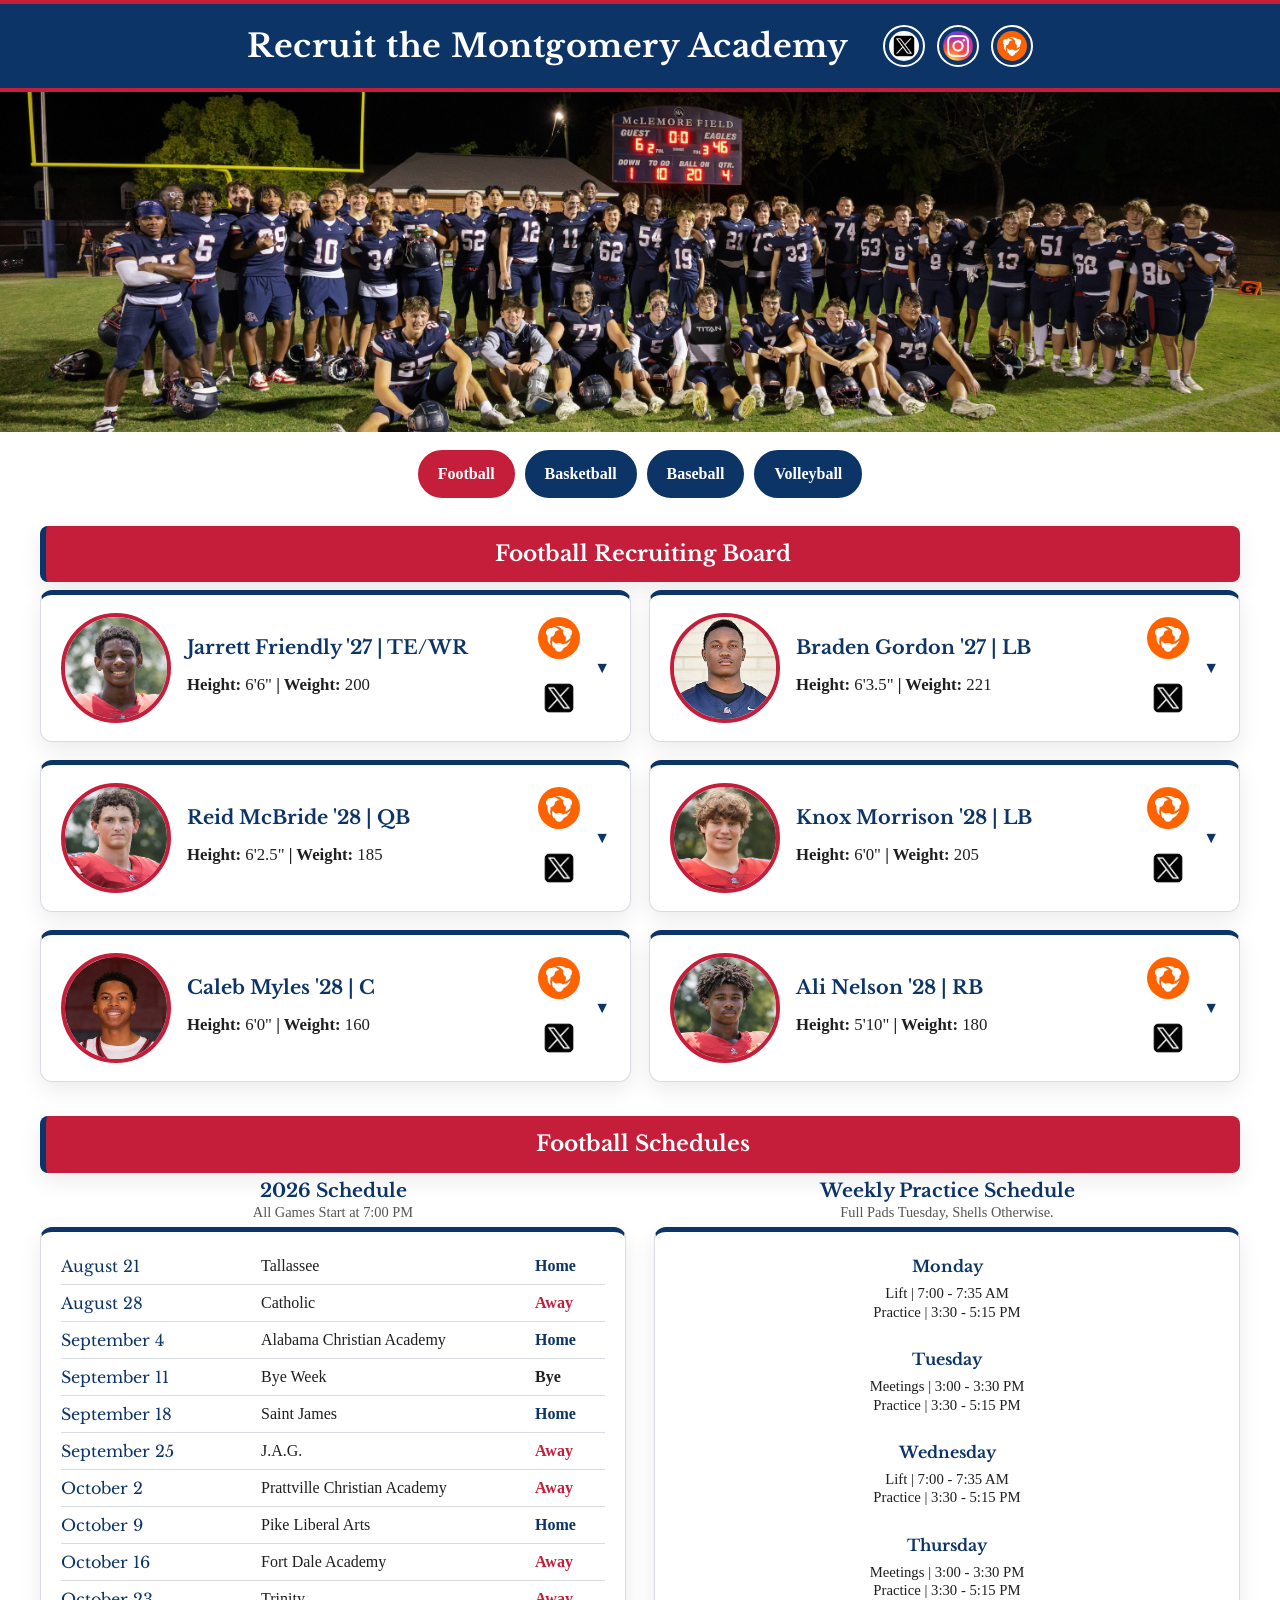
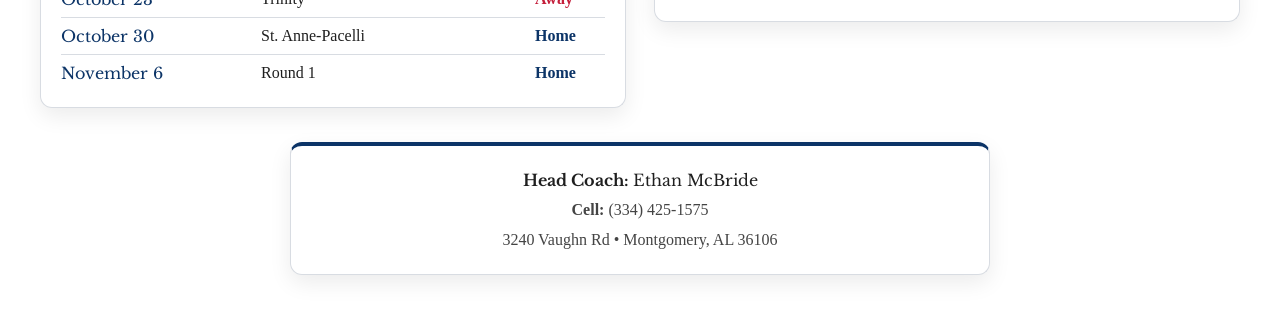
==== commit d0752393: "Update index.html" ====
--- a/index.html
+++ b/index.html
@@ -25,7 +25,7 @@
         <img src="images/x-logo.png" alt="X">
       </a>
 
-      <a href="https://www.instagram.com/montgomeryacademy/" target="_blank">
+      <a href="https://www.instagram.com/ma.swoops/" target="_blank">
         <img src="images/instagram.png" alt="Instagram">
       </a>
       
@@ -98,9 +98,9 @@
       <p><strong>MPH:</strong> 20.7</p>
       <p><strong>Bench:</strong> 245</p>
       <p><strong>GPA:</strong> 3.1</p>
-      <p><strong>Vert:</strong> 34.4</p>     
-      <p><strong>Deadlift:</strong> 465</p>
-      <p><strong>ACT:</strong> Not Taken</p>
+      <p><strong>Vert:</strong> 34.9</p>     
+      <p><strong>Deadlift:</strong> 480</p>
+      <p><strong>ACT:</strong> </p>
     </div>
   </details>
 </article>
@@ -117,7 +117,7 @@
         <div class="qb-text">
           <h3> Braden Gordon <span class="qb-break"></span> '27 | LB
 </h3>
-          <p><strong>Height:</strong> 6'3.5" <strong>| Weight:</strong> 219</p>
+          <p><strong>Height:</strong> 6'3.5" <strong>| Weight:</strong> 221</p>
         </div>
 	<div class="qb-right">
  	 <div class="qb-icons">
@@ -140,11 +140,11 @@
 
     <div class="qb-details">
       <p><strong>MPH:</strong> 21.5</p>
-      <p><strong>Bench:</strong> 300</p>
+      <p><strong>Bench:</strong> 310</p>
       <p><strong>GPA:</strong> 3.4</p>
       <p><strong>Vert:</strong> 33.3</p>
-      <p><strong>Deadlift:</strong> 480</p>
-      <p><strong>ACT:</strong> Not Taken</p>
+      <p><strong>Deadlift:</strong> 500</p>
+      <p><strong>ACT:</strong> </p>
     </div>
   </details>
 </article>
@@ -186,7 +186,7 @@
       <p><strong>Bench:</strong> 280</p>
       <p><strong>GPA:</strong> 4.7</p>
       <p><strong>Vert:</strong> 36</p>
-      <p><strong>Deadlift:</strong> 440</p>
+      <p><strong>Deadlift:</strong> 445</p>
       <p><strong>ACT:</strong> Not Taken</p>
     </div>
   </details>
@@ -226,7 +226,7 @@
 
     <div class="qb-details">
       <p><strong>MPH:</strong> 20.3</p>
-      <p><strong>Bench:</strong> 280</p>
+      <p><strong>Bench:</strong> 285</p>
       <p><strong>GPA:</strong> 3.8</p>
       <p><strong>Vert:</strong> 31.1</p>
       <p><strong>Deadlift:</strong> 460</p>
@@ -250,7 +250,7 @@
         </div>
 	<div class="qb-right">
  	 <div class="qb-icons">
-	    <a href="" target="_blank" rel="noopener noreferrer" aria-label="Hudl Highlights">
+	    <a href="https://www.hudl.com/video/3/22539637/6aa03adac529338cf6edf432" target="_blank" rel="noopener noreferrer" aria-label="Hudl Highlights">
  	     <img src="images/hudl.png" alt="Hudl">
  	   </a>
  	   <a href="https://x.com/CalebMyles2028?s=20" target="_blank" rel="noopener noreferrer" aria-label="X Profile">
@@ -268,11 +268,11 @@
     </summary>
 
     <div class="qb-details">
-      <p><strong>MPH:</strong> 20.5</p>
+      <p><strong>MPH:</strong> 20.9</p>
       <p><strong>Bench:</strong> 245</p> 
       <p><strong>GPA:</strong> 3.8</p>
       <p><strong>Vert:</strong> 34.0</p>
-      <p><strong>Deadlift:</strong> 395</p>
+      <p><strong>Deadlift:</strong> 440</p>
       <p><strong>ACT:</strong> Not Taken</p>
     </div>
   </details>
@@ -293,7 +293,7 @@
         </div>
 	<div class="qb-right">
  	 <div class="qb-icons">
-	    <a href="http://www.hudl.com/v/2TFstE" target="_blank" rel="noopener noreferrer" aria-label="Hudl Highlights">
+	    <a href="https://www.hudl.com/video/3/22921644/6aca6ab06c53e3519add8180" target="_blank" rel="noopener noreferrer" aria-label="Hudl Highlights">
  	     <img src="images/hudl.png" alt="Hudl">
  	   </a>
  	   <a href="https://x.com/AliNelson2028?s=20" target="_blank" rel="noopener noreferrer" aria-label="X Profile">
@@ -315,7 +315,7 @@
       <p><strong>Bench:</strong> 290</p>
       <p><strong>GPA:</strong> 3.0</p>
       <p><strong>Vert:</strong> 32.8</p>
-      <p><strong>Deadlift:</strong> 430</p>
+      <p><strong>Deadlift:</strong> 435</p>
       <p><strong>ACT:</strong> Not Taken</p>
     </div>
   </details>
@@ -403,6 +403,12 @@
         <div class="schedule-row">
           <span class="sched-date">October 30</span>
           <span class="sched-team">St. Anne-Pacelli</span>
+          <span class="sched-loc-home">Home</span>
+        </div>
+
+	 	<div class="schedule-row">
+          <span class="sched-date">November 6</span>
+          <span class="sched-team">Round 1</span>
           <span class="sched-loc-home">Home</span>
         </div>
       </div>
@@ -462,4 +468,4 @@
   </main>
 
 </body>
-</html>+</html>
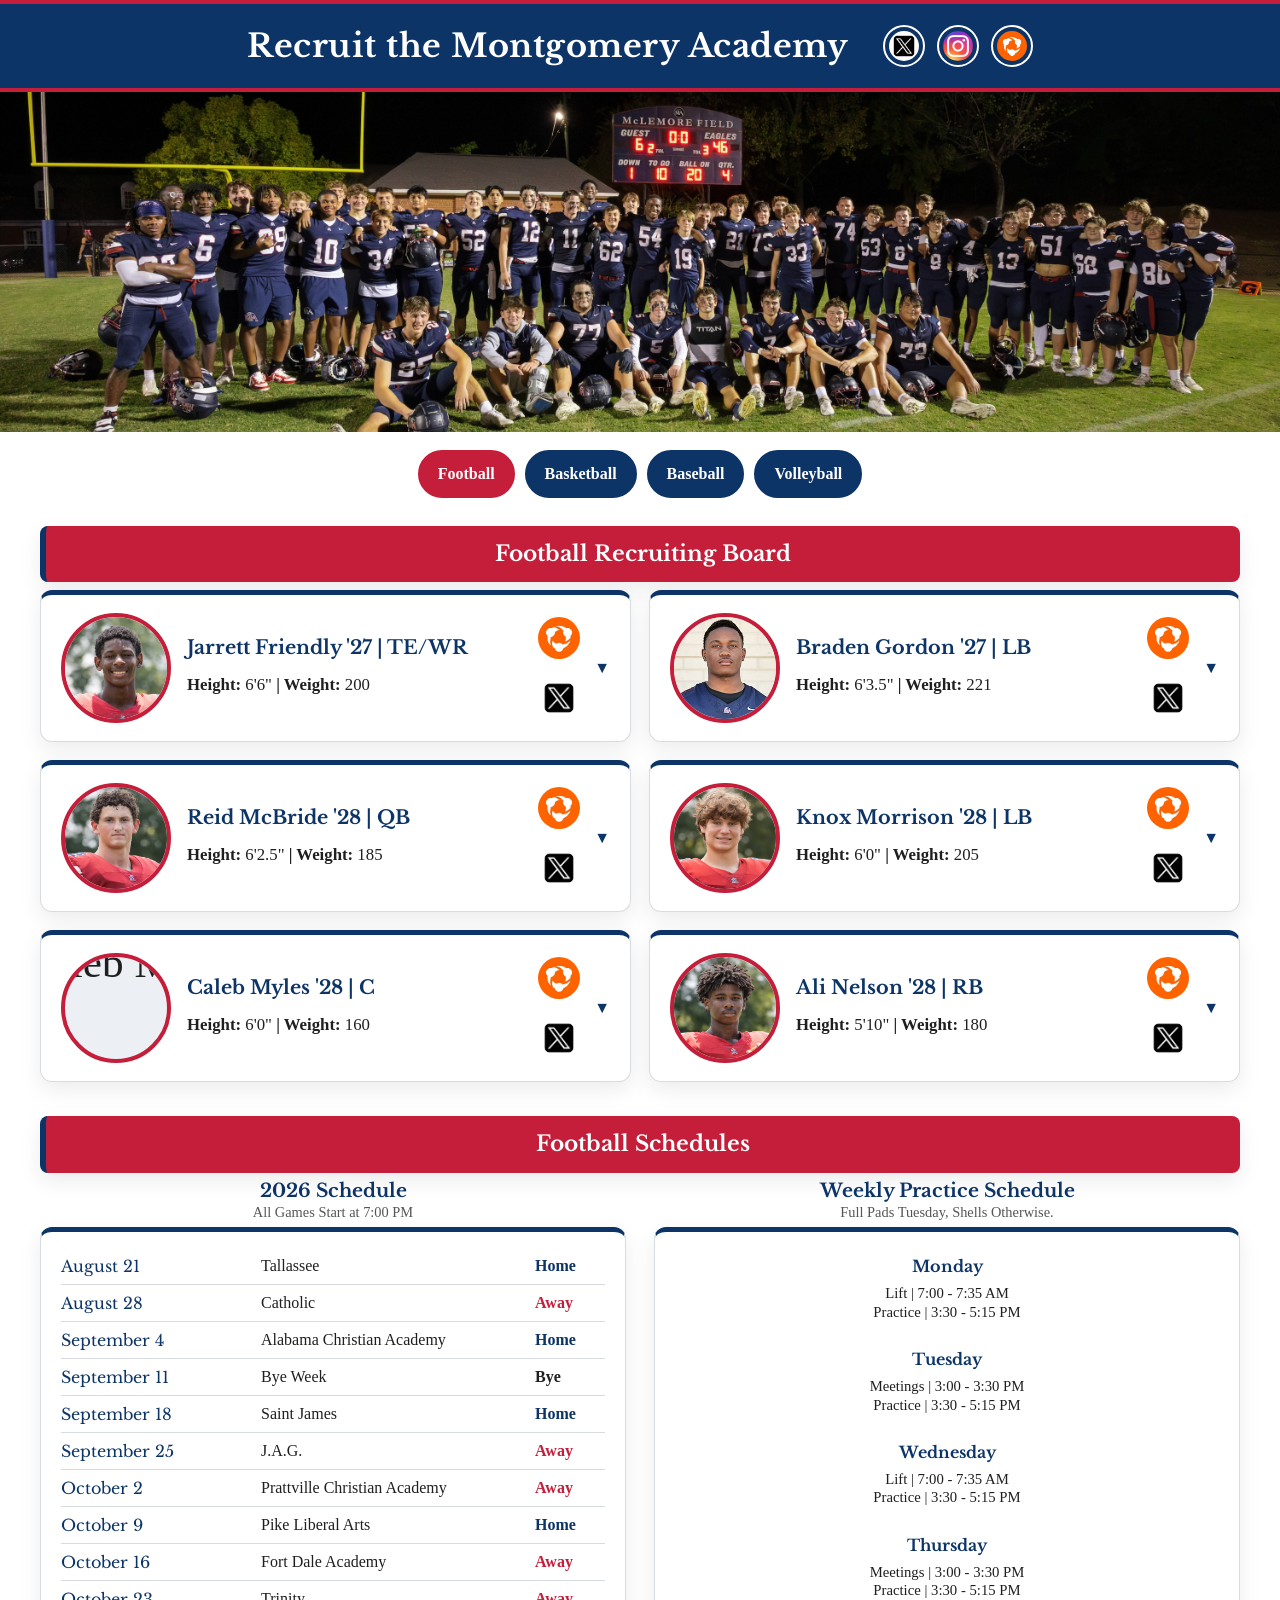
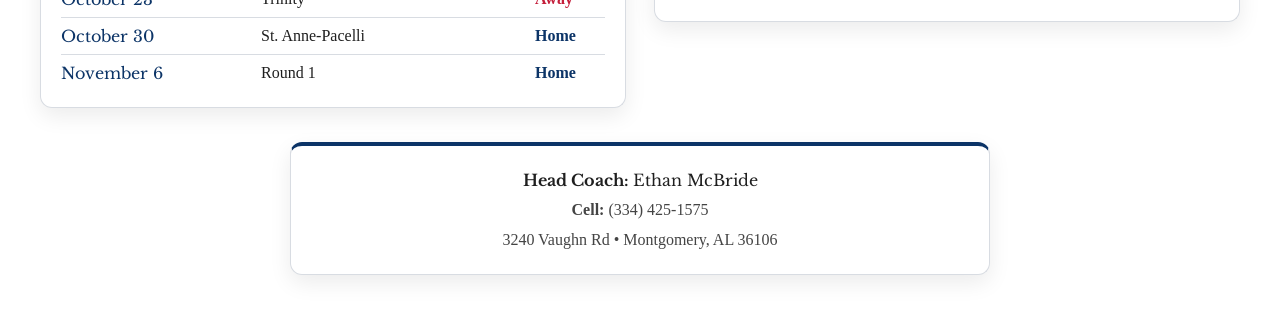
==== commit 689bf2c4: "Update index.html" ====
--- a/index.html
+++ b/index.html
@@ -241,7 +241,7 @@
       <div class="qb-main">
 
         <div class="qb-photo-wrap">
-          <img src="images/Caleb.jpg" alt="Caleb Myles" class="qb-photo photo-Caleb">
+          <img src="images/Caleb2.jpg" alt="Caleb Myles" class="qb-photo photo-Caleb">
         </div>
 
         <div class="qb-text">
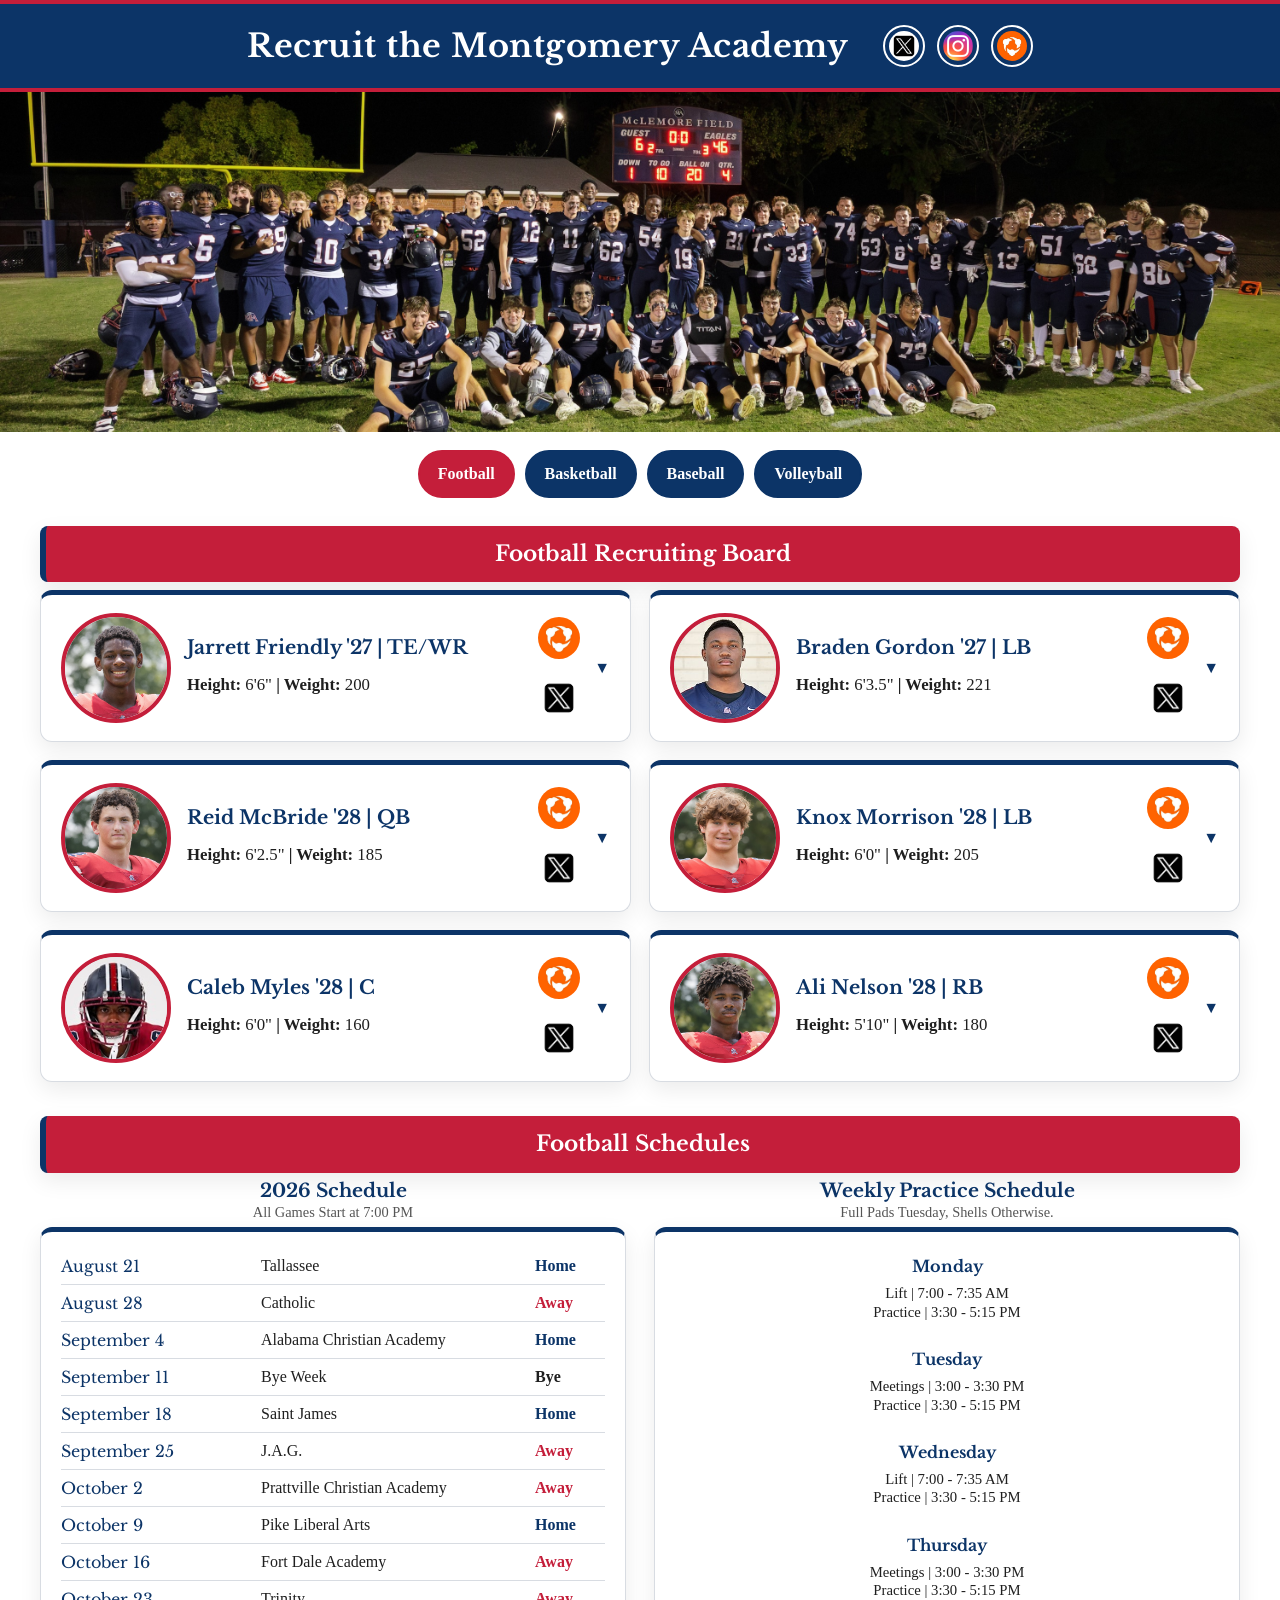
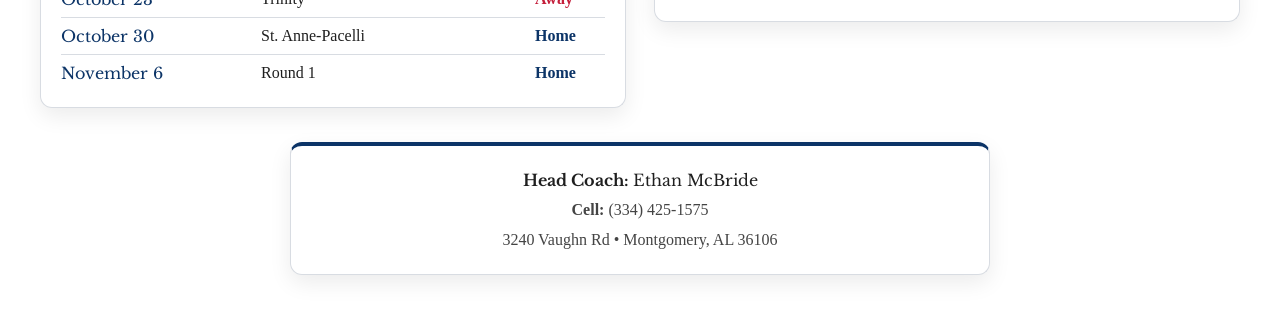
==== commit 662fc763: "Update index.html" ====
--- a/index.html
+++ b/index.html
@@ -77,7 +77,7 @@
         </div>
 	<div class="qb-right">
  	 <div class="qb-icons">
-	    <a href="http://www.hudl.com/v/2TKFSH" target="_blank" rel="noopener noreferrer" aria-label="Hudl Highlights">
+	    <a href="http://www.hudl.com/v/2USmJH" target="_blank" rel="noopener noreferrer" aria-label="Hudl Highlights">
  	     <img src="images/hudl.png" alt="Hudl">
  	   </a>
  	   <a href="https://x.com/JarrettFriendl1?s=20" target="_blank" rel="noopener noreferrer" aria-label="X Profile">
@@ -121,10 +121,10 @@
         </div>
 	<div class="qb-right">
  	 <div class="qb-icons">
-	    <a href="http://www.hudl.com/v/2TLb9z" target="_blank" rel="noopener noreferrer" aria-label="Hudl Highlights">
- 	     <img src="images/hudl.png" alt="Hudl">
- 	   </a>
- 	   <a href="https://x.com/Braden_Gordon4?s=20" target="_blank" rel="noopener noreferrer" aria-label="X Profile">
+	    <a href="https://www.hudl.com/video/3/19499663/6aa0419bbe49b6c6729c8670" target="_blank" rel="noopener noreferrer" aria-label="Hudl Highlights">
+ 	     <img src="images/hudl.png" alt="Hudl">
+ 	   </a>
+ 	   <a href="https://x.com/Braden_4Gordon" target="_blank" rel="noopener noreferrer" aria-label="X Profile">
  	     <img src="images/x-logo.png" alt="X">
  	   </a>
  	 </div>
@@ -164,7 +164,7 @@
         </div>
 	<div class="qb-right">
  	 <div class="qb-icons">
-	    <a href="http://www.hudl.com/v/2TGMtv" target="_blank" rel="noopener noreferrer" aria-label="Hudl Highlights">
+	    <a href="https://youtu.be/O4GUz-BtAo0?si=wL_5j_7VstLO3bk-" target="_blank" rel="noopener noreferrer" aria-label="Hudl Highlights">
  	     <img src="images/hudl.png" alt="Hudl">
  	   </a>
  	   <a href="https://x.com/reidmcbride12?s=20" target="_blank" rel="noopener noreferrer" aria-label="X Profile">
